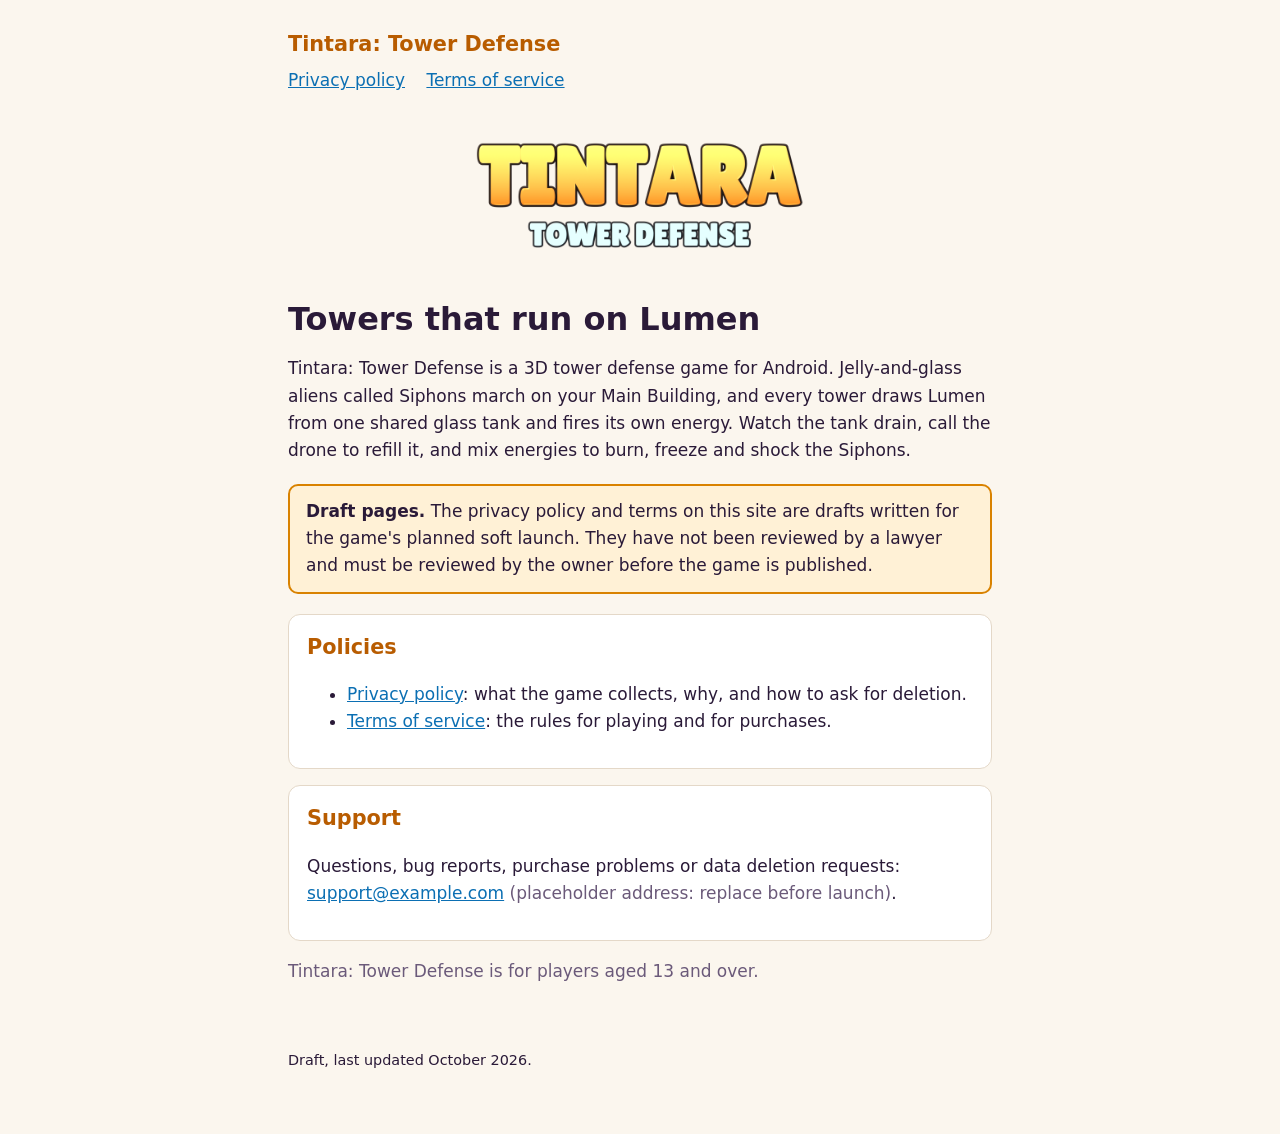
==== tintara-td/index.html @ dd3dd814 "Site: move Tintara pages to /tintara-td/, studio page at the root Co-Authored-By: Claude Sonnet 5.5 " ====
<!doctype html>
<html lang="en">
<head>
  <meta charset="utf-8">
  <meta name="viewport" content="width=device-width, initial-scale=1">
  <title>Tintara: Tower Defense</title>
  <meta name="description" content="Tintara: Tower Defense is a 3D tower defense game where the towers run on Lumen, one glowing liquid, and each fires its own energy. Privacy policy, terms and support.">
  <link rel="stylesheet" href="style.css">
</head>
<body>
  <header>
    <a class="brand" href="index.html">Tintara: Tower Defense</a>
    <nav>
      <a href="privacy.html">Privacy policy</a>
      <a href="terms.html">Terms of service</a>
    </nav>
  </header>

  <main>
    <img class="logo" src="logo.png" width="1024" height="384" alt="Tintara: Tower Defense">
    <h1>Towers that run on Lumen</h1>
    <p>Tintara: Tower Defense is a 3D tower defense game for Android. Jelly-and-glass aliens called Siphons march on your
    Main Building, and every tower draws Lumen from one shared glass tank and fires its own energy. Watch the tank drain, call
    the drone to refill it, and mix energies to burn, freeze and shock the Siphons.</p>

    <div class="draft">
      <strong>Draft pages.</strong> The privacy policy and terms on this site are drafts written for the game's
      planned soft launch. They have not been reviewed by a lawyer and must be reviewed by the owner before the game is
      published.
    </div>

    <div class="card">
      <h2 style="margin-top:0">Policies</h2>
      <ul>
        <li><a href="privacy.html">Privacy policy</a>: what the game collects, why, and how to ask for deletion.</li>
        <li><a href="terms.html">Terms of service</a>: the rules for playing and for purchases.</li>
      </ul>
    </div>

    <div class="card">
      <h2 style="margin-top:0">Support</h2>
      <p>Questions, bug reports, purchase problems or data deletion requests:
      <a href="mailto:support@example.com">support@example.com</a>
      <span class="muted">(placeholder address: replace before launch)</span>.</p>
    </div>

    <p class="muted">Tintara: Tower Defense is for players aged 13 and over.</p>
  </main>

  <footer>
    <p>Draft, last updated October 2026.</p>
  </footer>
</body>
</html>
---- tintara-td/style.css ----
:root {
  --bg: #170d23;
  --panel: #241636;
  --text: #f3e9dc;
  --muted: #b9a9c9;
  --accent: #ffab2e;
  --accent-2: #5fc4ff;
  --warn-bg: #4a2a0a;
  --warn-border: #ffab2e;
  --line: #3a2752;
}

@media (prefers-color-scheme: light) {
  :root {
    --bg: #fbf6ee;
    --panel: #ffffff;
    --text: #2a1a38;
    --muted: #6b5a7a;
    --accent: #b85c00;
    --accent-2: #0b6fb3;
    --warn-bg: #fff1d6;
    --warn-border: #d98200;
    --line: #e4d8c8;
  }
}

* { box-sizing: border-box; }

body {
  margin: 0;
  background: var(--bg);
  color: var(--text);
  font: 17px/1.6 "Rubik", system-ui, -apple-system, "Segoe UI", Roboto, sans-serif;
}

header, main, footer {
  max-width: 46rem;
  margin: 0 auto;
  padding: 0 16px;
}

header { padding-top: 28px; padding-bottom: 8px; }
header a.brand { color: var(--accent); font-weight: 700; font-size: 1.3rem; text-decoration: none; }
nav { margin-top: 6px; }
nav a { color: var(--accent-2); margin-right: 16px; }

img.logo { display: block; width: 100%; max-width: 420px; height: auto; margin: 16px auto 0; }
h1 { font-size: 2rem; line-height: 1.2; margin: 24px 0 8px; }
h2 { font-size: 1.3rem; margin: 36px 0 8px; color: var(--accent); }
h3 { font-size: 1.05rem; margin: 22px 0 4px; }

a { color: var(--accent-2); }
p, li { color: var(--text); }
.muted { color: var(--muted); }

.draft {
  background: var(--warn-bg);
  border: 2px solid var(--warn-border);
  border-radius: 10px;
  padding: 12px 16px;
  margin: 20px 0;
}

table { border-collapse: collapse; width: 100%; margin: 12px 0; font-size: 0.95rem; }
th, td { border: 1px solid var(--line); padding: 8px 10px; text-align: left; vertical-align: top; }
th { background: var(--panel); }
.table-wrap { overflow-x: auto; }

.card { background: var(--panel); border: 1px solid var(--line); border-radius: 12px; padding: 16px 18px; margin: 16px 0; }

footer { padding-top: 32px; padding-bottom: 48px; color: var(--muted); font-size: 0.9rem; }
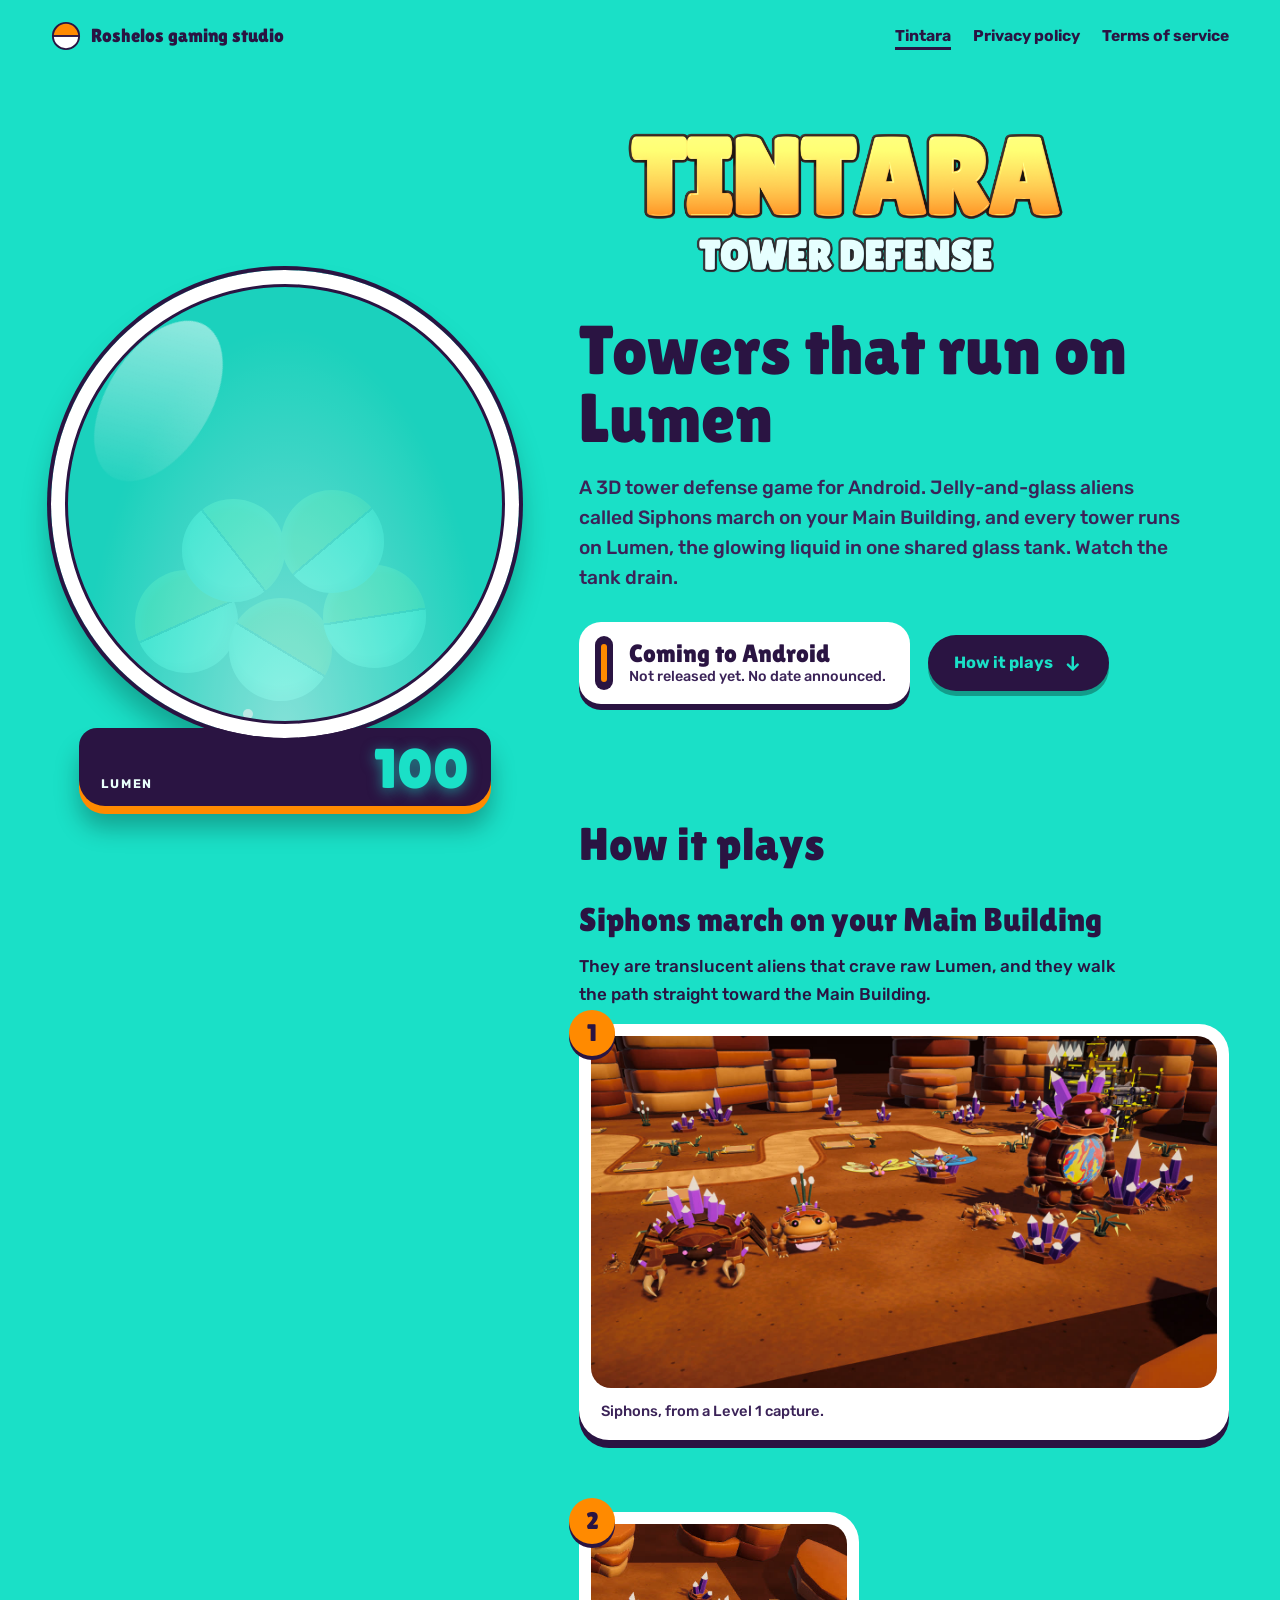
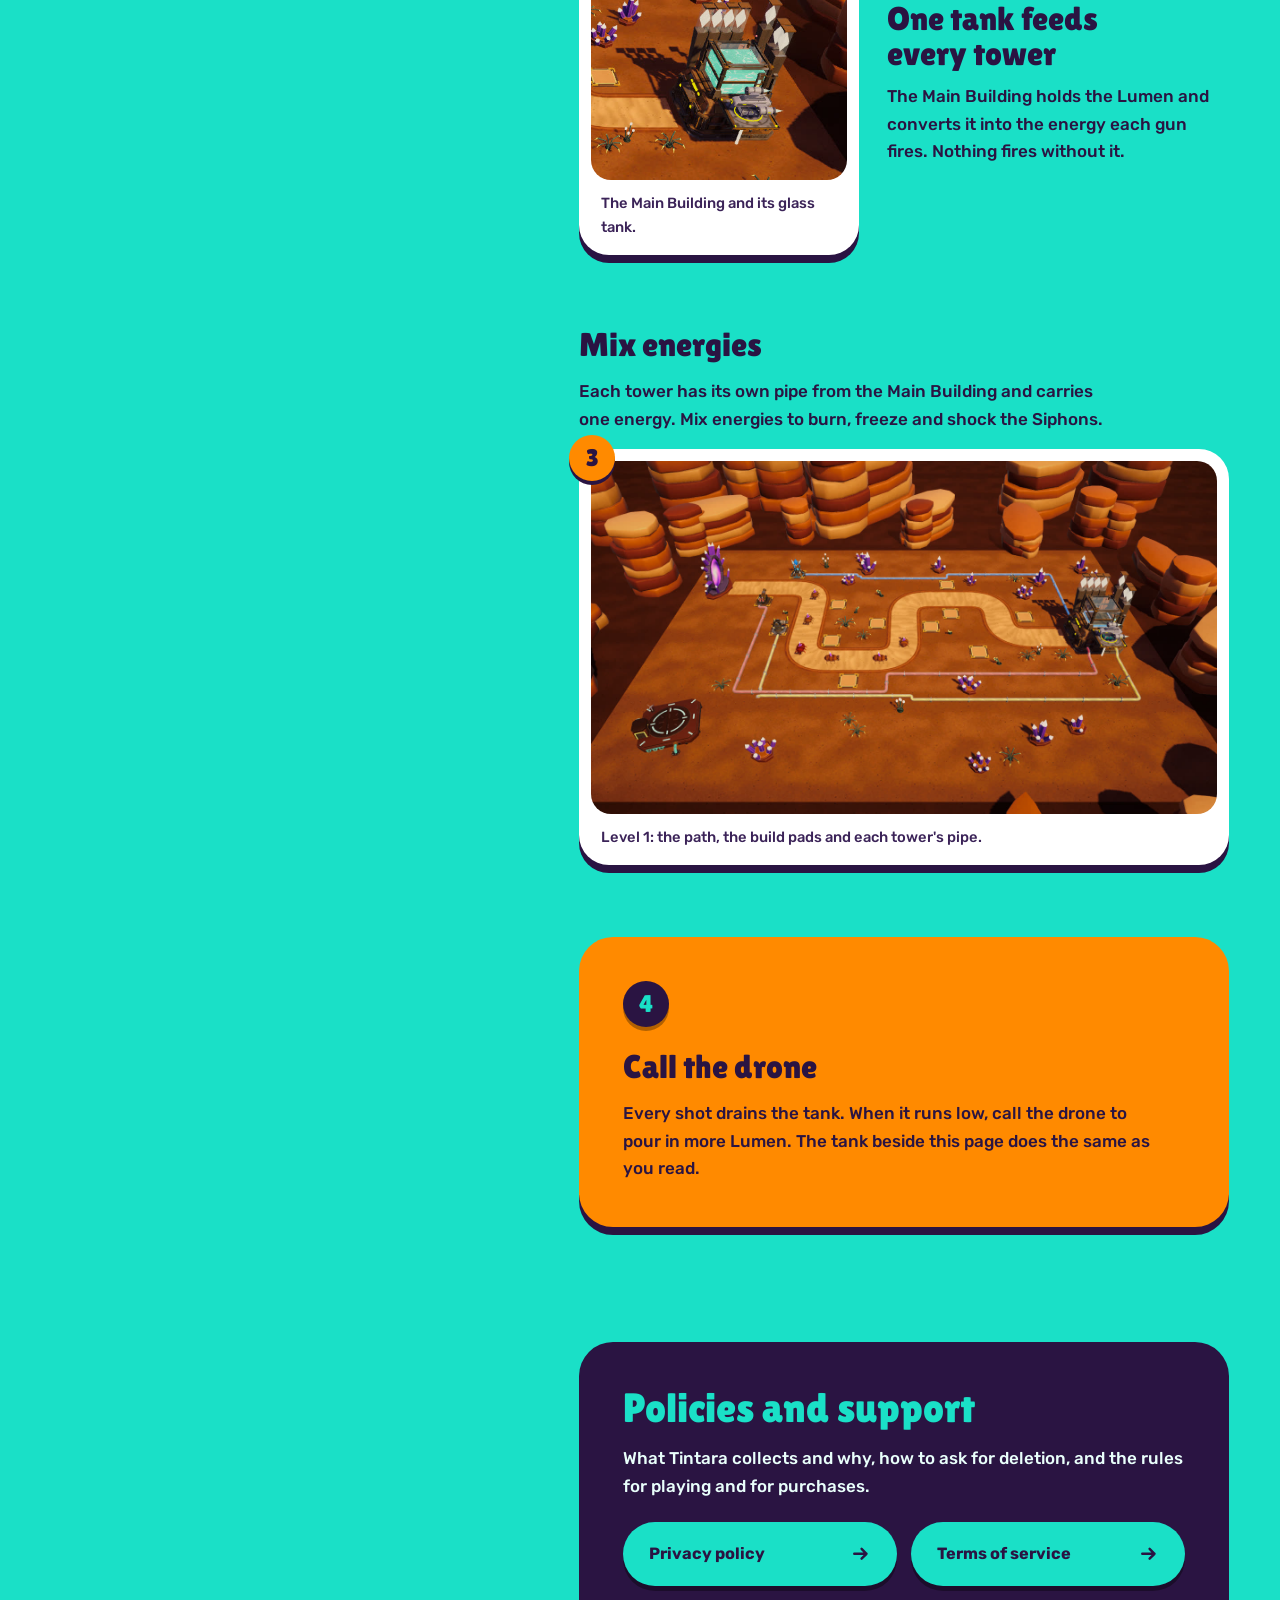
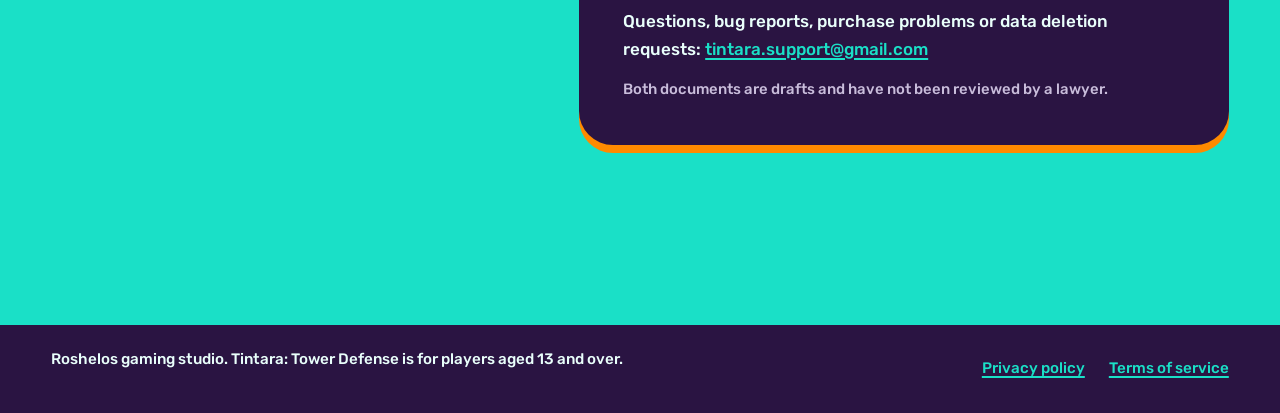
==== commit 71198fd0: "Site: Capsule Machine redesign of the studio, game and policy pages; support email tintara.support@g" ====
--- a/tintara-td/index.html
+++ b/tintara-td/index.html
@@ -3,52 +3,94 @@
 <head>
   <meta charset="utf-8">
   <meta name="viewport" content="width=device-width, initial-scale=1">
+  <meta name="theme-color" content="#1ae0c7">
   <title>Tintara: Tower Defense</title>
-  <meta name="description" content="Tintara: Tower Defense is a 3D tower defense game where the towers run on Lumen, one glowing liquid, and each fires its own energy. Privacy policy, terms and support.">
-  <link rel="stylesheet" href="style.css">
+  <meta name="description" content="Tintara: Tower Defense is a 3D tower defense game where every tower runs on Lumen, one glowing liquid from a shared glass tank. Coming to Android.">
+  <link rel="preload" href="../assets/fonts/LilitaOne-Regular.woff2" as="font" type="font/woff2" crossorigin>
+  <link rel="stylesheet" href="../assets/site.css">
+  <script src="../assets/site.js" defer></script>
 </head>
 <body>
-  <header>
-    <a class="brand" href="index.html">Tintara: Tower Defense</a>
-    <nav>
+  <a class="skip" href="#main">Skip to content</a>
+  <header class="bar">
+    <a class="brand" href="../"><svg viewBox="0 0 32 32" aria-hidden="true"><circle cx="16" cy="16" r="14" fill="#fff"/><path d="M2 16a14 14 0 0 1 28 0z" fill="#ff8a00"/><rect x="2" y="15" width="28" height="2" fill="#2a1442"/><circle cx="16" cy="16" r="14" fill="none" stroke="#2a1442" stroke-width="2"/></svg>Roshelos gaming studio</a>
+    <nav aria-label="Site">
+      <a href="./" aria-current="page">Tintara</a>
       <a href="privacy.html">Privacy policy</a>
       <a href="terms.html">Terms of service</a>
     </nav>
   </header>
+  <div class="stage" data-stage>
+    <div class="dome-col">
+      <div class="dome-wrap" role="img" aria-label="A glass tank of Lumen, the liquid the towers run on">
+        <svg class="drone" viewBox="0 0 74 40" aria-hidden="true"><ellipse cx="14" cy="6" rx="13" ry="3" fill="#2a1442"/><ellipse cx="60" cy="6" rx="13" ry="3" fill="#2a1442"/><rect x="12" y="6" width="3" height="8" fill="#2a1442"/><rect x="59" y="6" width="3" height="8" fill="#2a1442"/><rect x="8" y="13" width="58" height="18" rx="9" fill="#2a1442"/><rect x="26" y="18" width="22" height="8" rx="4" fill="#ff8a00"/><rect x="32" y="31" width="10" height="7" rx="2" fill="#ff8a00"/></svg>
+        <div class="pour"></div>
+        <div class="dome-glass">
+          <div class="dome-capsules"><i class="cap"></i><i class="cap"></i><i class="cap"></i><i class="cap"></i><i class="cap"></i></div>
+          <div class="dome-fill"><i class="bubble"></i><i class="bubble"></i><i class="bubble"></i><i class="bubble"></i></div>
+          <div class="dome-shine"></div>
+        </div>
+        <div class="plinth on-ink"><span class="label">Lumen</span><span class="digits" data-digits>100</span></div>
+      </div>
+    </div>
+    <main id="main" class="panel-col">
+      <section class="hero">
+        <h1 class="logo"><img src="../assets/img/logo.png" width="1024" height="384" alt="Tintara: Tower Defense"></h1>
+        <p class="tagline">Towers that run on Lumen</p>
+        <p class="lede">A 3D tower defense game for Android. Jelly-and-glass aliens called Siphons march on your Main Building, and every tower runs on Lumen, the glowing liquid in one shared glass tank. Watch the tank drain.</p>
+        <div class="actions">
+          <div class="coin"><span class="slot" aria-hidden="true"></span><span><strong>Coming to Android</strong><small>Not released yet. No date announced.</small></span></div>
+          <a class="btn" href="#how">How it plays <svg class="arr" viewBox="0 0 24 24" aria-hidden="true"><path d="M12 4v15M6 13l6 6 6-6" fill="none" stroke="currentColor" stroke-width="3" stroke-linecap="round" stroke-linejoin="round"/></svg></a>
+        </div>
+      </section>
 
-  <main>
-    <img class="logo" src="logo.png" width="1024" height="384" alt="Tintara: Tower Defense">
-    <h1>Towers that run on Lumen</h1>
-    <p>Tintara: Tower Defense is a 3D tower defense game for Android. Jelly-and-glass aliens called Siphons march on your
-    Main Building, and every tower draws Lumen from one shared glass tank and fires its own energy. Watch the tank drain, call
-    the drone to refill it, and mix energies to burn, freeze and shock the Siphons.</p>
+      <section class="how" id="how" aria-labelledby="how-h">
+        <h2 id="how-h">How it plays</h2>
+        <ol class="steps">
+          <li class="step step--wide" data-drain-from>
+            <h3>Siphons march on your Main Building</h3>
+            <p>They are translucent aliens that crave raw Lumen, and they walk the path straight toward the Main Building.</p>
+            <figure class="window"><span class="no" aria-hidden="true">1</span><img src="../assets/img/siphons.jpg" width="1400" height="788" loading="lazy" alt="Siphons, among them a crab, a toad, a moth and an armoured bear, standing on a sandy path in a canyon."><figcaption>Siphons, from a Level 1 capture.</figcaption></figure>
+          </li>
+          <li class="step step--side">
+            <figure class="window"><span class="no" aria-hidden="true">2</span><img src="../assets/img/building.jpg" width="380" height="380" loading="lazy" alt="The Main Building: a stone and metal block with a glass tank of Lumen on top."><figcaption>The Main Building and its glass tank.</figcaption></figure>
+            <div>
+              <h3>One tank feeds every tower</h3>
+              <p>The Main Building holds the Lumen and converts it into the energy each gun fires. Nothing fires without it.</p>
+            </div>
+          </li>
+          <li class="step step--wide">
+            <h3>Mix energies</h3>
+            <p>Each tower has its own pipe from the Main Building and carries one energy. Mix energies to burn, freeze and shock the Siphons.</p>
+            <figure class="window"><span class="no" aria-hidden="true">3</span><img src="../assets/img/map.jpg" width="1400" height="788" loading="lazy" alt="A Level 1 map from above: a winding sand path, build pads, and coloured pipes running from the Main Building."><figcaption>Level 1: the path, the build pads and each tower's pipe.</figcaption></figure>
+          </li>
+          <li class="step step--drone" data-drain-to>
+            <span class="no" aria-hidden="true">4</span>
+            <h3>Call the drone</h3>
+            <p>Every shot drains the tank. When it runs low, call the drone to pour in more Lumen. The tank beside this page does the same as you read.</p>
+          </li>
+        </ol>
+      </section>
 
-    <div class="draft">
-      <strong>Draft pages.</strong> The privacy policy and terms on this site are drafts written for the game's
-      planned soft launch. They have not been reviewed by a lawyer and must be reviewed by the owner before the game is
-      published.
+      <section class="policies" aria-labelledby="pol-h">
+        <div class="tray on-ink">
+        <h2 id="pol-h">Policies and support</h2>
+        <p>What Tintara collects and why, how to ask for deletion, and the rules for playing and for purchases.</p>
+        <div class="links">
+          <a class="btn" href="privacy.html">Privacy policy <svg class="arr" viewBox="0 0 24 24" aria-hidden="true"><path d="M4 12h15M13 6l6 6-6 6" fill="none" stroke="currentColor" stroke-width="3" stroke-linecap="round" stroke-linejoin="round"/></svg></a>
+          <a class="btn" href="terms.html">Terms of service <svg class="arr" viewBox="0 0 24 24" aria-hidden="true"><path d="M4 12h15M13 6l6 6-6 6" fill="none" stroke="currentColor" stroke-width="3" stroke-linecap="round" stroke-linejoin="round"/></svg></a>
+        </div>
+        <p>Questions, bug reports, purchase problems or data deletion requests: <a href="mailto:tintara.support@gmail.com">tintara.support@gmail.com</a></p>
+        <small>Both documents are drafts and have not been reviewed by a lawyer.</small>
+      </div>
+      </section>
+    </main>
+  </div>
+  <footer class="foot on-ink">
+    <div class="foot-in">
+      <span>Roshelos gaming studio. Tintara: Tower Defense is for players aged 13 and over.</span>
+      <nav aria-label="Policies"><a href="privacy.html">Privacy policy</a><a href="terms.html">Terms of service</a></nav>
     </div>
-
-    <div class="card">
-      <h2 style="margin-top:0">Policies</h2>
-      <ul>
-        <li><a href="privacy.html">Privacy policy</a>: what the game collects, why, and how to ask for deletion.</li>
-        <li><a href="terms.html">Terms of service</a>: the rules for playing and for purchases.</li>
-      </ul>
-    </div>
-
-    <div class="card">
-      <h2 style="margin-top:0">Support</h2>
-      <p>Questions, bug reports, purchase problems or data deletion requests:
-      <a href="mailto:support@example.com">support@example.com</a>
-      <span class="muted">(placeholder address: replace before launch)</span>.</p>
-    </div>
-
-    <p class="muted">Tintara: Tower Defense is for players aged 13 and over.</p>
-  </main>
-
-  <footer>
-    <p>Draft, last updated October 2026.</p>
   </footer>
 </body>
 </html>
--- a/assets/site.css
+++ b/assets/site.css
@@ -0,0 +1,293 @@
+/* Roshelos gaming studio: Capsule Machine.
+   Lumen aqua ground, ink-indigo enamel, tangerine caps, white shells. Lumen is the only glow. */
+
+@font-face { font-family: "Lilita One"; src: url("fonts/LilitaOne-Regular.woff2") format("woff2"); font-weight: 400; font-display: swap; }
+@font-face { font-family: "Rubik"; src: url("fonts/Rubik-Medium.woff2") format("woff2"); font-weight: 500; font-display: swap; }
+@font-face { font-family: "Rubik"; src: url("fonts/Rubik-Bold.woff2") format("woff2"); font-weight: 700; font-display: swap; }
+
+:root {
+  --lumen: #1ae0c7;
+  --lumen-pale: #e9fffb;
+  --lumen-deep: #0a8f80;
+  --ink: #2a1442;
+  --ink-soft: #3b2358;
+  --tang: #ff8a00;
+  --shell: #ffffff;
+  --display: "Lilita One", "Arial Rounded MT Bold", "Trebuchet MS", sans-serif;
+  --text: "Rubik", "Segoe UI", system-ui, sans-serif;
+  --pad: clamp(20px, 4vw, 56px);
+  --ease: cubic-bezier(0.16, 1, 0.3, 1);
+  --lvl: 1;
+  --d: min(30rem, 52svh);
+}
+
+* { box-sizing: border-box; }
+
+html {
+  background: var(--lumen);
+  color: var(--ink);
+  scrollbar-color: var(--ink) var(--lumen);
+  -webkit-text-size-adjust: 100%;
+}
+
+body {
+  margin: 0;
+  font: 500 1.0625rem/1.62 var(--text);
+  background: var(--lumen);
+  min-height: 100svh;
+  display: flex;
+  flex-direction: column;
+}
+
+::selection { background: var(--ink); color: var(--lumen); }
+
+a { color: inherit; text-decoration-thickness: 2px; text-underline-offset: 0.2em; }
+a:hover { text-decoration-color: var(--tang); }
+
+:focus-visible { outline: 3px solid var(--ink); outline-offset: 3px; border-radius: 6px; box-shadow: 0 0 0 6px var(--shell); }
+.on-ink :focus-visible { outline-color: var(--lumen); box-shadow: 0 0 0 6px var(--ink); }
+
+img { max-width: 100%; height: auto; display: block; }
+.arr { width: 1.2em; height: 1.2em; flex: none; }
+.capsule-link .cap-end .arr { width: 2.4rem; height: 2.4rem; }
+
+.skip { position: absolute; left: -999px; top: 8px; background: var(--ink); color: var(--lumen); padding: 10px 16px; border-radius: 10px; z-index: 20; }
+.skip:focus { left: 8px; }
+
+h1, h2, h3 { font-family: var(--display); font-weight: 400; line-height: 1.05; margin: 0; text-wrap: balance; }
+
+/* ── top bar ─────────────────────────────────────────────── */
+.bar {
+  display: flex; flex-wrap: wrap; align-items: center; justify-content: space-between;
+  gap: 8px 24px; padding: 14px var(--pad); max-width: 1320px; width: 100%; margin-inline: auto;
+}
+.brand { display: inline-flex; align-items: center; gap: 10px; font: 400 1.2rem/1 var(--display); text-decoration: none; min-height: 44px; }
+.brand svg { width: 30px; height: 30px; flex: none; }
+.bar nav { display: flex; flex-wrap: wrap; gap: 4px 22px; }
+.bar nav a { font-weight: 700; font-size: 0.98rem; min-height: 44px; display: inline-flex; align-items: center; text-decoration: none; background: linear-gradient(var(--ink), var(--ink)) 0 calc(50% + 0.78em) / 0 3px no-repeat; transition: background-size 0.3s var(--ease); }
+.bar nav a:hover, .bar nav a[aria-current] { background-size: 100% 3px; }
+
+/* ── the machine: sticky dome + scrolling front panel ────── */
+.stage {
+  display: grid; grid-template-columns: minmax(300px, 5fr) 7fr; column-gap: clamp(28px, 5vw, 80px);
+  padding-inline: var(--pad); max-width: 1320px; width: 100%; margin-inline: auto; flex: 1;
+}
+.dome-col {
+  position: sticky; top: 0; align-self: start; height: 100svh; max-height: 980px;
+  display: grid; place-items: center; padding-block: 56px 24px; pointer-events: none;
+}
+.dome-wrap { position: relative; width: var(--d); max-width: 100%; }
+
+.dome-glass {
+  position: relative; width: 100%; aspect-ratio: 1; border-radius: 50%; overflow: hidden;
+  background: var(--ink);
+  --ring: clamp(8px, 1.3vw, 14px);
+  box-shadow: 0 0 0 4px var(--ink), 0 22px 30px rgba(0, 0, 0, 0.28);
+}
+.dome-glass::after { content: ""; position: absolute; inset: 0; border-radius: 50%; z-index: 2; pointer-events: none; box-shadow: inset 0 0 0 var(--ring) var(--shell), inset 0 0 0 calc(var(--ring) + 3px) var(--ink); }
+.dome-capsules { position: absolute; inset: 0; }
+.cap {
+  position: absolute; width: 22%; aspect-ratio: 1; border-radius: 50%;
+  background: linear-gradient(180deg, var(--c1, var(--tang)) 0 49%, var(--ink) 49% 51%, var(--shell) 51%);
+  box-shadow: inset -6px -8px 12px rgba(42, 20, 66, 0.28), inset 5px 5px 8px rgba(255, 255, 255, 0.35);
+}
+.cap:nth-child(1) { left: 18%; bottom: 14%; transform: rotate(-24deg); }
+.cap:nth-child(2) { left: 38%; bottom: 8%; --c1: #ff6a00; transform: rotate(31deg); }
+.cap:nth-child(3) { left: 58%; bottom: 15%; transform: rotate(-9deg); }
+.cap:nth-child(4) { left: 28%; bottom: 29%; --c1: #ffb23d; transform: rotate(52deg); }
+.cap:nth-child(5) { left: 49%; bottom: 31%; transform: rotate(-40deg); }
+
+.dome-fill {
+  position: absolute; inset: 0; background: var(--lumen); opacity: 0.93;
+  transform: translateY(calc((1 - var(--lvl)) * 100%));
+  will-change: transform;
+}
+.dome-fill::before {
+  content: ""; position: absolute; left: 0; right: 0; top: -15px; height: 16px;
+  background: url("data:image/svg+xml,%3Csvg xmlns='http://www.w3.org/2000/svg' width='120' height='16' viewBox='0 0 120 16'%3E%3Cpath d='M0 9Q15 1 30 9T60 9T90 9T120 9V16H0Z' fill='%231ae0c7'/%3E%3C/svg%3E") repeat-x 0 0 / 120px 16px;
+  animation: slosh 5s linear infinite;
+}
+.dome-fill::after { content: ""; position: absolute; inset: 0; background: radial-gradient(ellipse at 50% 100%, rgba(233, 255, 251, 0.55), rgba(233, 255, 251, 0) 62%); }
+.bubble { position: absolute; bottom: 4%; width: 7px; height: 7px; border-radius: 50%; background: var(--lumen-pale); opacity: 0.7; animation: rise 6s linear infinite; }
+.bubble:nth-child(1) { left: 22%; animation-delay: 0s; }
+.bubble:nth-child(2) { left: 41%; width: 10px; height: 10px; animation-delay: -2.2s; animation-duration: 7.4s; }
+.bubble:nth-child(3) { left: 63%; animation-delay: -4s; }
+.bubble:nth-child(4) { left: 78%; width: 5px; height: 5px; animation-delay: -1.1s; animation-duration: 5.2s; }
+.dome-shine { position: absolute; left: 12%; top: 9%; width: 22%; height: 38%; border-radius: 50%; background: linear-gradient(160deg, rgba(255, 255, 255, 0.55), rgba(255, 255, 255, 0)); transform: rotate(32deg); }
+
+.plinth {
+  margin: -10px auto 0; width: 88%; position: relative; z-index: 1;
+  background: var(--ink); color: var(--lumen); border-radius: 18px 18px 26px 26px;
+  box-shadow: 0 8px 0 var(--tang), 0 22px 24px rgba(0, 0, 0, 0.28);
+  display: flex; align-items: baseline; justify-content: space-between; gap: 12px; padding: 12px 22px 10px;
+}
+.plinth .label { font: 700 0.78rem/1 var(--text); letter-spacing: 0.14em; text-transform: uppercase; color: var(--lumen-pale); }
+.plinth .digits { font: 400 clamp(2.4rem, 4.4vw, 3.5rem)/1 var(--display); font-variant-numeric: tabular-nums; min-width: 3ch; text-align: right; text-shadow: 0 3px 14px rgba(26, 224, 199, 0.55); }
+
+.drone { position: absolute; left: 50%; top: -66px; width: 74px; margin-left: -37px; opacity: 0; transform: translateY(-14px); transition: opacity 0.35s var(--ease), transform 0.5s var(--ease); }
+.pour { position: absolute; left: 50%; top: -22px; width: 11px; margin-left: -5.5px; height: calc(22px + (1 - var(--lvl)) * var(--d)); background: var(--lumen); border-radius: 0 0 6px 6px; opacity: 0; transition: opacity 0.3s; z-index: 1; }
+[data-pouring] .drone { opacity: 1; transform: none; }
+[data-pouring] .pour { opacity: 1; }
+
+@keyframes slosh { to { background-position-x: 120px; } }
+@keyframes rise { from { transform: translateY(0); opacity: 0.7; } to { transform: translateY(-120px); opacity: 0; } }
+
+/* ── front panel ─────────────────────────────────────────── */
+.panel-col { padding-block: 28px 64px; min-width: 0; }
+.panel-col > section { margin-bottom: clamp(56px, 9vw, 120px); }
+
+.logo { margin: 0 0 6px -2%; width: min(100%, 560px); }
+.tagline { font: 400 clamp(2.5rem, 5.4vw, 5rem)/0.98 var(--display); margin: 0 0 22px; }
+.lede { max-width: 38rem; font-size: 1.2rem; line-height: 1.55; margin: 0 0 30px; color: var(--ink-soft); }
+
+.actions { display: flex; flex-wrap: wrap; gap: 14px 18px; align-items: center; }
+.coin {
+  display: inline-flex; align-items: center; gap: 16px; background: var(--shell); color: var(--ink);
+  padding: 14px 24px 14px 16px; border-radius: 22px; box-shadow: 0 6px 0 var(--ink);
+}
+.slot { width: 18px; height: 54px; border-radius: 9px; background: var(--ink); position: relative; flex: none; }
+.slot::after { content: ""; position: absolute; left: 6px; right: 6px; top: 8px; bottom: 8px; border-radius: 3px; background: var(--tang); }
+.coin strong { display: block; font: 400 1.55rem/1.1 var(--display); }
+.coin small { display: block; font-size: 0.9rem; color: var(--ink-soft); line-height: 1.3; }
+
+.btn {
+  display: inline-flex; align-items: center; justify-content: center; gap: 10px; min-height: 56px; padding: 0 26px;
+  background: var(--ink); color: var(--lumen); border-radius: 999px; font: 700 1.02rem/1 var(--text); text-decoration: none;
+  box-shadow: 0 5px 0 rgba(0, 0, 0, 0.3); transition: transform 0.2s var(--ease), box-shadow 0.2s var(--ease);
+}
+.btn:hover { transform: translateY(-2px); box-shadow: 0 8px 0 rgba(0, 0, 0, 0.3); }
+.btn:active { transform: translateY(3px); box-shadow: 0 1px 0 rgba(0, 0, 0, 0.3); }
+
+/* ── how it plays ────────────────────────────────────────── */
+.how h2 { font-size: clamp(2rem, 3.6vw, 3rem); margin-bottom: 34px; }
+.steps { list-style: none; margin: 0; padding: 0; display: grid; gap: clamp(40px, 6vw, 72px); }
+.step { display: grid; gap: 16px; }
+.step h3 { font-size: clamp(1.6rem, 2.6vw, 2.2rem); }
+.step p { margin: 0; max-width: 34rem; }
+.step--side > div { display: grid; gap: 12px; }
+
+.window { margin: 0; background: var(--shell); border-radius: 30px; padding: 12px; position: relative; box-shadow: 0 8px 0 var(--ink); }
+.window img { border-radius: 20px; width: 100%; background: var(--ink); }
+.window figcaption { padding: 12px 10px 4px; font-size: 0.92rem; color: var(--ink-soft); }
+.window .no { position: absolute; left: -10px; top: -14px; width: 46px; height: 46px; border-radius: 50%; background: var(--tang); color: var(--ink); font: 400 1.5rem/46px var(--display); text-align: center; box-shadow: 0 4px 0 var(--ink); }
+
+.step--side { grid-template-columns: minmax(0, 0.9fr) minmax(0, 1.1fr); align-items: center; gap: 28px; }
+.step--side .window { max-width: 320px; }
+.step--wide .window { max-width: 100%; }
+
+.step--drone { background: var(--tang); border-radius: 34px; padding: clamp(24px, 4vw, 44px); box-shadow: 0 8px 0 var(--ink); }
+.step--drone p { color: var(--ink); }
+.step--drone .no { display: block; width: 46px; height: 46px; border-radius: 50%; background: var(--ink); color: var(--lumen); font: 400 1.5rem/46px var(--display); text-align: center; box-shadow: 0 4px 0 rgba(0, 0, 0, 0.3); margin-bottom: 6px; }
+
+/* ── coin return (policies and support) ──────────────────── */
+.tray { background: var(--ink); color: var(--lumen-pale); border-radius: 34px; padding: clamp(24px, 4vw, 44px); box-shadow: 0 8px 0 var(--tang); }
+.tray h2 { color: var(--lumen); font-size: clamp(1.9rem, 3.2vw, 2.6rem); margin-bottom: 16px; }
+.tray p { margin: 0 0 14px; max-width: 36rem; }
+.tray .links { display: grid; grid-template-columns: repeat(auto-fit, minmax(210px, 1fr)); gap: 14px; margin: 22px 0; }
+.tray .btn { background: var(--lumen); color: var(--ink); box-shadow: 0 5px 0 rgba(0, 0, 0, 0.35); justify-content: space-between; min-height: 64px; }
+.tray small { color: #c9bddb; font-size: 0.93rem; display: block; }
+.tray a:not(.btn) { color: var(--lumen); }
+
+.foot { background: var(--ink); color: var(--lumen-pale); margin-top: auto; }
+.foot-in { max-width: 1320px; margin-inline: auto; padding: 22px var(--pad); display: flex; flex-wrap: wrap; justify-content: space-between; gap: 8px 28px; font-size: 0.95rem; }
+.foot a { color: var(--lumen); min-height: 44px; display: inline-flex; align-items: center; }
+.foot nav { display: flex; flex-wrap: wrap; gap: 0 24px; }
+
+/* ── studio home ─────────────────────────────────────────── */
+.home h1 { font: 400 clamp(2.8rem, 6.2vw, 5.8rem)/0.96 var(--display); margin-bottom: 20px; }
+.capsule-link { display: grid; grid-template-columns: 1fr auto; max-width: 36rem; border-radius: 999px; overflow: hidden; text-decoration: none; box-shadow: 0 8px 0 var(--ink); transition: transform 0.25s var(--ease), box-shadow 0.25s var(--ease); margin-top: 8px; }
+.capsule-link:hover { transform: translateY(-3px); box-shadow: 0 11px 0 var(--ink); }
+.capsule-link:active { transform: translateY(4px); box-shadow: 0 2px 0 var(--ink); }
+.capsule-link .shell { background: var(--shell); padding: 22px 28px 22px 34px; }
+.capsule-link .shell strong { display: block; font: 400 clamp(1.5rem, 2.6vw, 2rem)/1.05 var(--display); }
+.capsule-link .shell span { display: block; font-size: 0.98rem; color: var(--ink-soft); margin-top: 6px; line-height: 1.4; }
+.capsule-link .cap-end { background: var(--tang); display: grid; place-items: center; padding: 0 34px 0 40px; font: 400 2.2rem/1 var(--display); background: linear-gradient(90deg, var(--ink) 0 6px, var(--tang) 6px); }
+.home-shot { max-width: 36rem; margin: 6px 0 34px; }
+.home-pol { margin-top: clamp(28px, 4vw, 44px); }
+.home-pol p { margin: 0; font-weight: 700; }
+
+/* ── documents (privacy, terms) ──────────────────────────── */
+.doc-head { padding: 8px var(--pad) 0; max-width: 1320px; width: 100%; margin-inline: auto; }
+.doc-head h1 { font: 400 clamp(2.6rem, 5.6vw, 4.8rem)/0.98 var(--display); margin: 10px 0 8px; }
+.doc-head p { margin: 0 0 26px; color: var(--ink-soft); }
+.doc { display: grid; grid-template-columns: 250px minmax(0, 1fr); gap: clamp(20px, 3vw, 44px); max-width: 1320px; width: 100%; margin: 0 auto; padding: 0 var(--pad) 72px; align-items: start; }
+.rail { position: sticky; top: 16px; display: grid; grid-template-columns: 1fr 30px; gap: 14px; max-height: calc(100svh - 32px); }
+.toc summary { font: 400 1.2rem/1.2 var(--display); cursor: pointer; min-height: 44px; display: flex; align-items: center; justify-content: space-between; list-style: none; }
+.toc summary::-webkit-details-marker { display: none; }
+.chev { width: 26px; height: 26px; transition: transform 0.25s var(--ease); }
+.toc[open] .chev { transform: rotate(180deg); }
+.to-toc { display: none; }
+.toc ol { list-style: none; margin: 4px 0 0; padding: 0; overflow-y: auto; max-height: calc(100svh - 120px); }
+.toc a { display: block; padding: 8px 10px; border-radius: 10px; font-weight: 700; font-size: 0.93rem; line-height: 1.3; text-decoration: none; min-height: 40px; }
+.toc a:hover { background: rgba(255, 255, 255, 0.5); }
+.toc a[aria-current] { background: var(--ink); color: var(--lumen); }
+.tube { align-self: stretch; min-height: 160px; max-height: 360px; border-radius: 15px; background: var(--ink); box-shadow: 0 0 0 3px var(--ink); position: relative; overflow: hidden; }
+.tube i { position: absolute; inset: 5px; border-radius: 10px; background: var(--lumen); transform: translateY(calc((1 - var(--lvl)) * 100%)); }
+.tube::after { content: ""; position: absolute; inset: 0; border-radius: 15px; box-shadow: inset 0 0 0 5px var(--shell), inset 0 0 0 8px var(--ink); }
+
+.paper { background: var(--shell); border-radius: 34px; padding: clamp(24px, 5vw, 64px); box-shadow: 0 10px 0 var(--ink); min-width: 0; }
+.paper > * { max-width: 68ch; }
+.paper > .table-wrap { max-width: none; }
+.paper h2 { font-size: clamp(1.5rem, 2.4vw, 2rem); margin: 2.4em 0 0.5em; scroll-margin-top: 16px; }
+.paper h2:first-of-type { margin-top: 1.6em; }
+.paper p, .paper li { line-height: 1.68; }
+.paper ul { padding-left: 1.3em; }
+.paper li { margin: 0.35em 0; }
+.paper a { text-decoration-color: var(--lumen-deep); }
+.paper a:hover { background: var(--lumen); text-decoration-color: var(--ink); }
+.paper .muted { color: var(--ink-soft); }
+.draft { background: var(--tang); color: var(--ink); border-radius: 22px; padding: 18px 22px; margin: 22px 0 28px; }
+.draft strong { font-weight: 700; }
+
+.table-wrap { overflow-x: auto; margin: 22px 0; border-radius: 18px; box-shadow: 0 0 0 2px var(--ink); }
+.paper table { border-collapse: collapse; width: 100%; min-width: 640px; font-size: 0.98rem; }
+.paper th { background: var(--ink); color: var(--lumen); text-align: left; padding: 12px 16px; font-weight: 700; }
+.paper td { padding: 14px 16px; vertical-align: top; border-top: 2px solid #d9d0e4; }
+.paper td:first-child { width: 46%; }
+
+/* ── small screens ───────────────────────────────────────── */
+@media (max-width: 899px) {
+  :root { --d: 76px; }
+  .stage { grid-template-columns: 1fr; }
+  .dome-col { height: auto; padding: 8px 0 8px; background: var(--lumen); z-index: 6; display: block; }
+  .dome-wrap { display: flex; align-items: center; gap: 14px; width: 100%; background: var(--ink); border-radius: 999px; padding: 8px 20px 8px 8px; box-shadow: 0 5px 0 var(--tang); }
+  .dome-glass { width: var(--d); flex: none; --ring: 5px; box-shadow: none; }
+  .plinth { margin: 0; width: auto; flex: 1; box-shadow: none; background: transparent; padding: 0; align-items: center; }
+  .plinth .digits { font-size: 2.1rem; text-shadow: none; }
+  .drone, .pour { display: none; }
+  .panel-col { padding-top: 24px; }
+  .logo { margin-left: -4%; }
+  .step--side { grid-template-columns: 1fr; }
+  .step--side .window { max-width: 260px; }
+  .doc { grid-template-columns: 1fr; padding-bottom: 48px; }
+  .rail { position: static; grid-template-columns: 1fr; max-height: none; }
+  .tube { display: none; }
+  .toc { background: var(--shell); border-radius: 22px; padding: 4px 16px 10px; box-shadow: 0 6px 0 var(--ink); }
+  .toc ol { max-height: 50svh; }
+  .to-toc { position: fixed; right: 14px; bottom: 16px; z-index: 8; min-height: 48px; padding: 0 20px; border-radius: 999px; background: var(--ink); color: var(--lumen); font: 700 0.98rem/48px var(--text); text-decoration: none; box-shadow: 0 6px 14px rgba(0, 0, 0, 0.3); opacity: 0; pointer-events: none; transform: translateY(10px); transition: opacity 0.25s var(--ease), transform 0.3s var(--ease); }
+  .to-toc { display: block; }
+  .to-toc[data-show] { opacity: 1; pointer-events: auto; transform: none; }
+  .paper { border-radius: 26px; }
+  .paper table, .paper tbody, .paper tr, .paper td { display: block; min-width: 0; width: 100%; }
+  .paper tr:first-child { position: absolute; width: 1px; height: 1px; overflow: hidden; clip-path: inset(50%); }
+  .paper tr + tr { border-top: 2px solid var(--ink); padding: 6px 0; }
+  .paper td { border: 0; padding: 8px 14px; max-width: none !important; width: 100% !important; }
+  .paper td::before { content: attr(data-label); display: block; font: 700 0.76rem/1.2 var(--text); letter-spacing: 0.1em; text-transform: uppercase; color: var(--ink-soft); margin-bottom: 2px; }
+  .table-wrap { box-shadow: 0 0 0 2px var(--ink); }
+}
+
+@media (max-width: 480px) {
+  .doc { padding-inline: 12px; }
+  .paper { padding: 22px 18px; }
+  .paper td { padding: 8px 4px; }
+  .coin { width: 100%; }
+  .btn { width: 100%; }
+  .actions { flex-direction: column; align-items: stretch; }
+  .capsule-link .cap-end { padding: 0 22px; }
+}
+
+@media (prefers-reduced-motion: reduce) {
+  .dome-fill::before, .bubble { animation: none; }
+  .btn, .capsule-link, .drone, .pour { transition: none; }
+  .bubble { display: none; }
+}
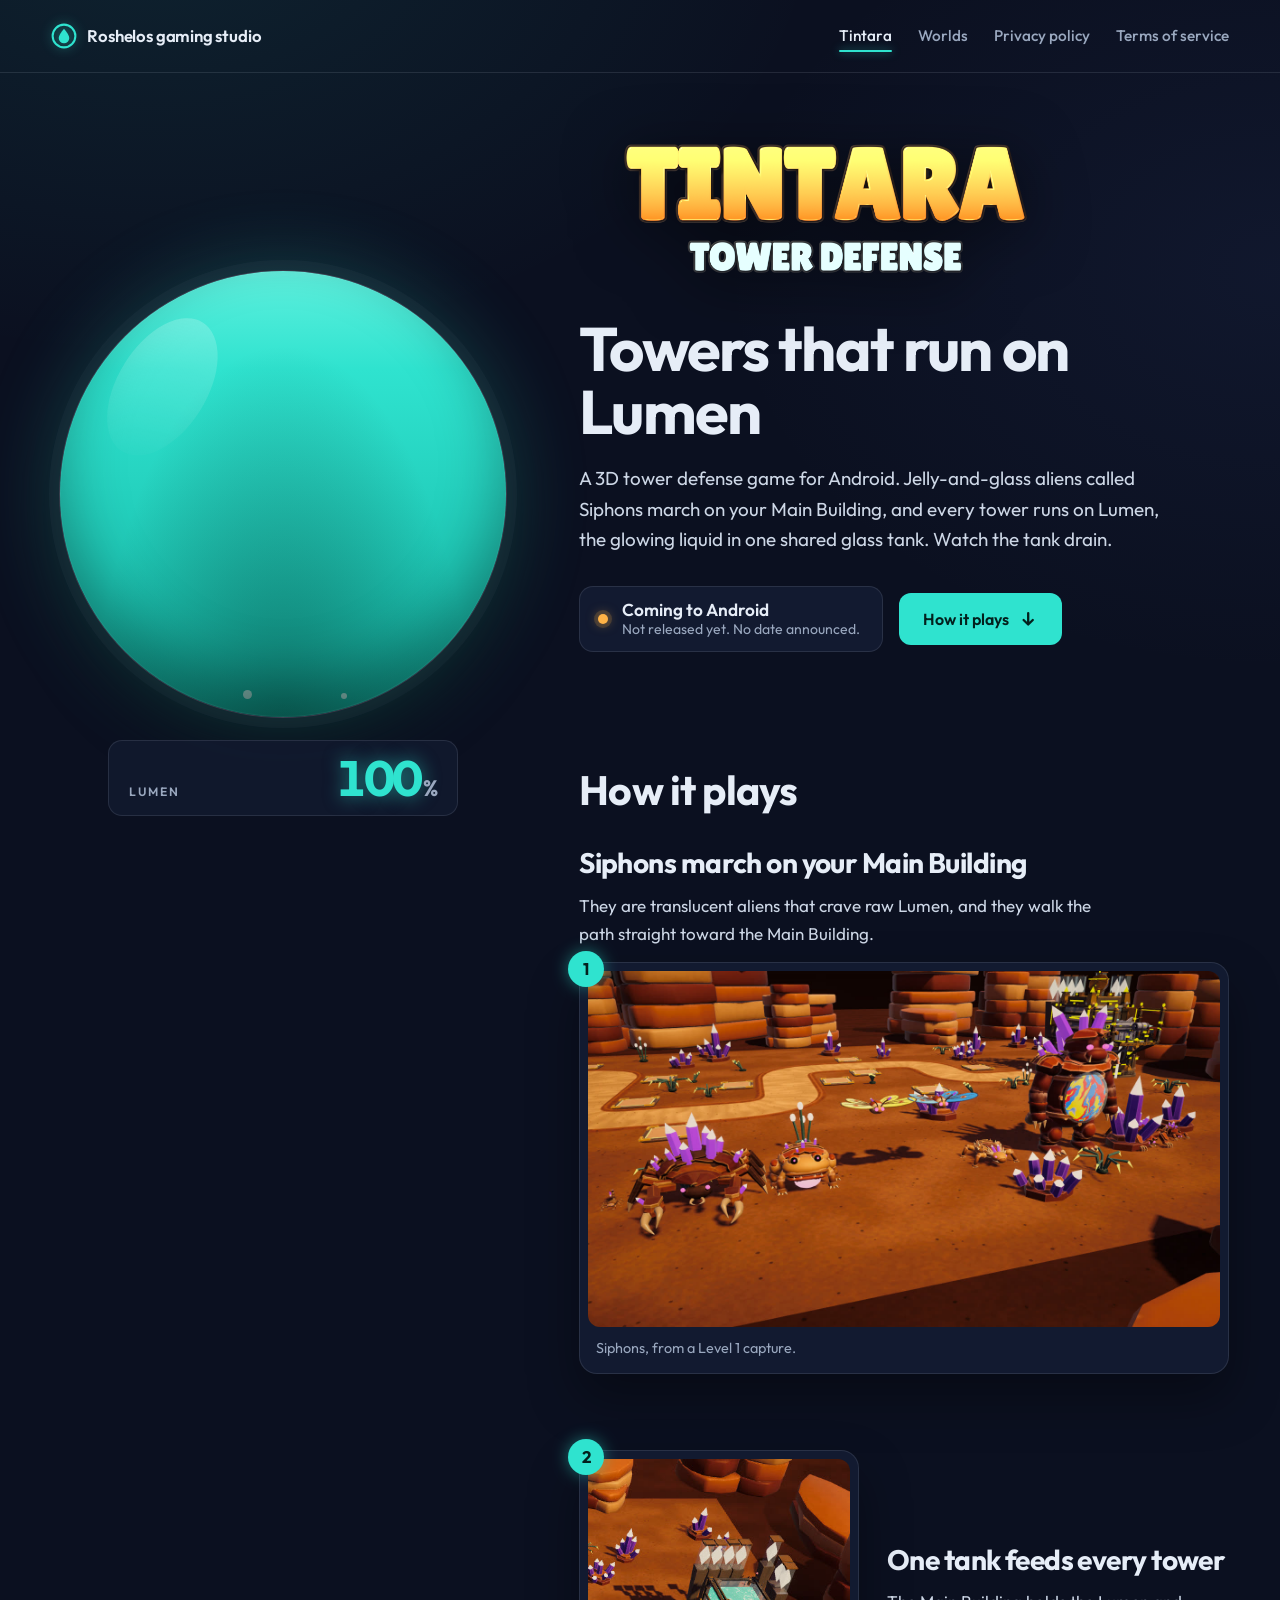
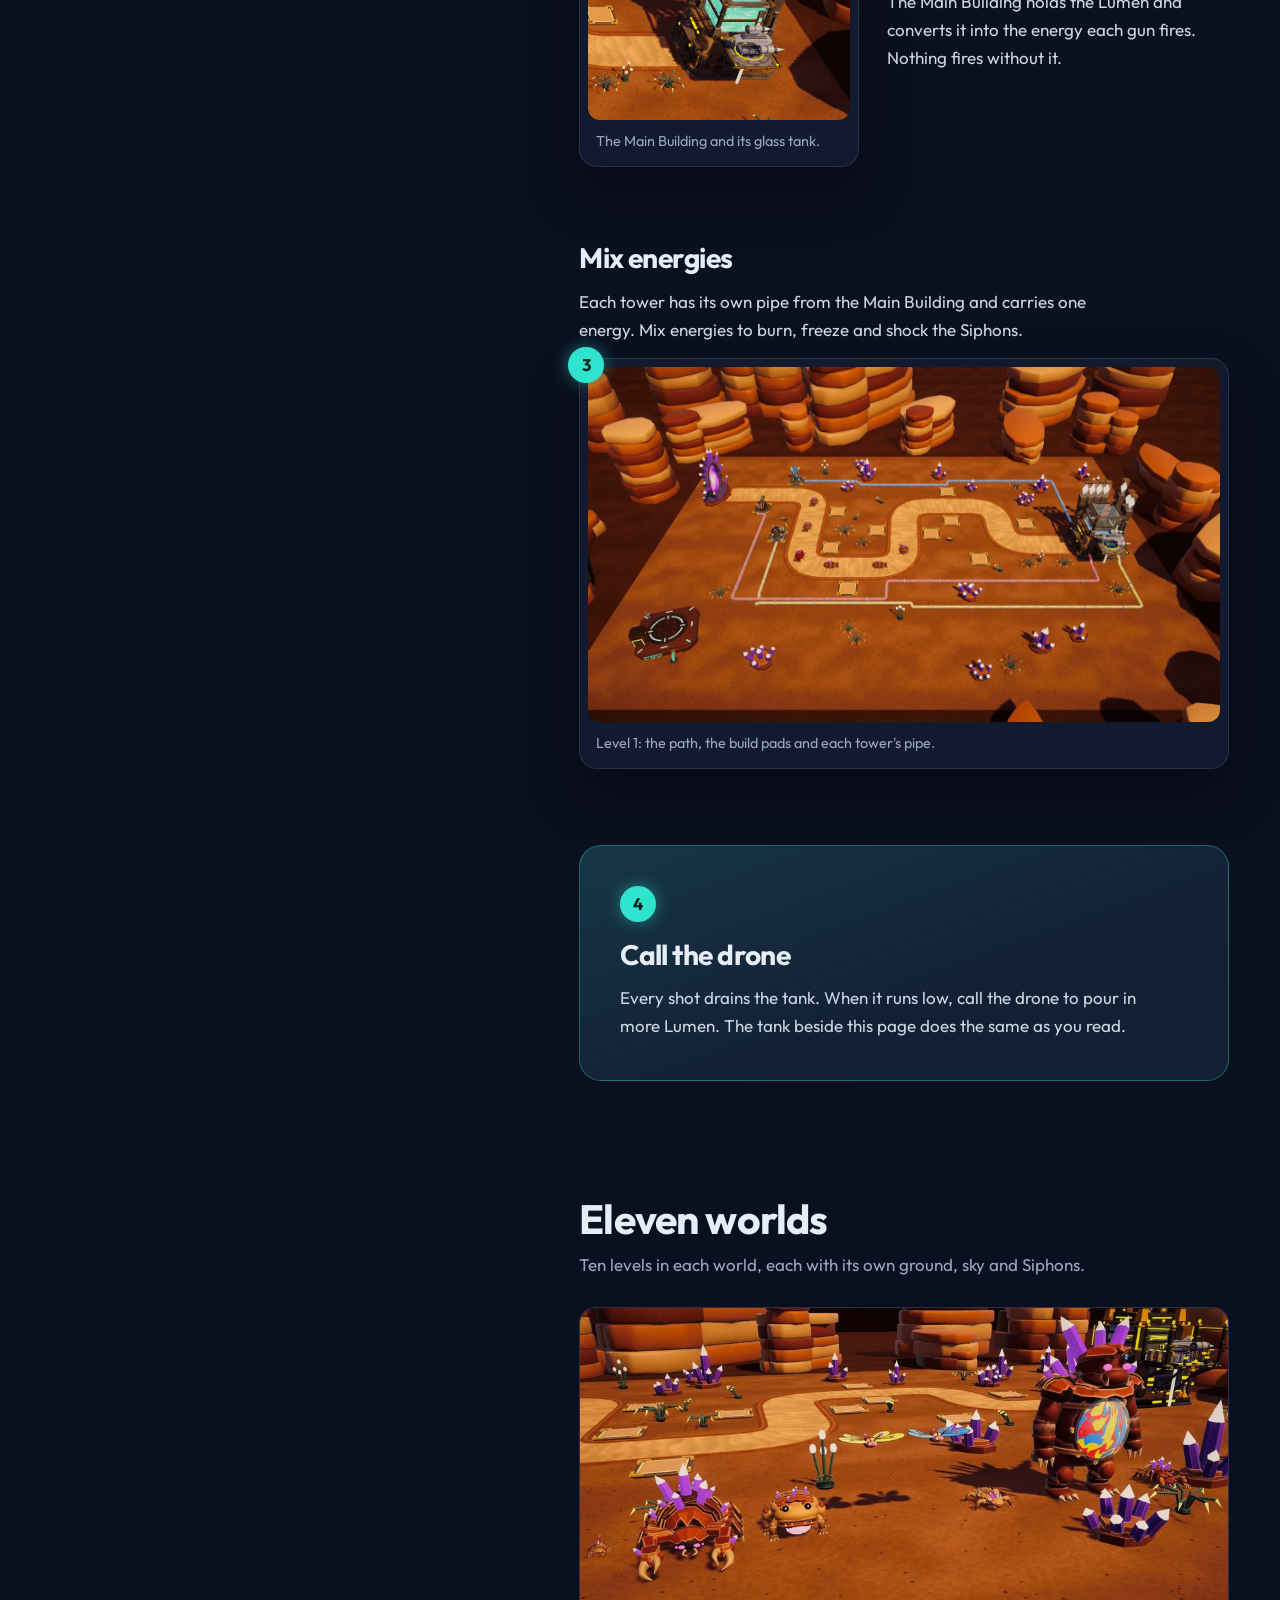
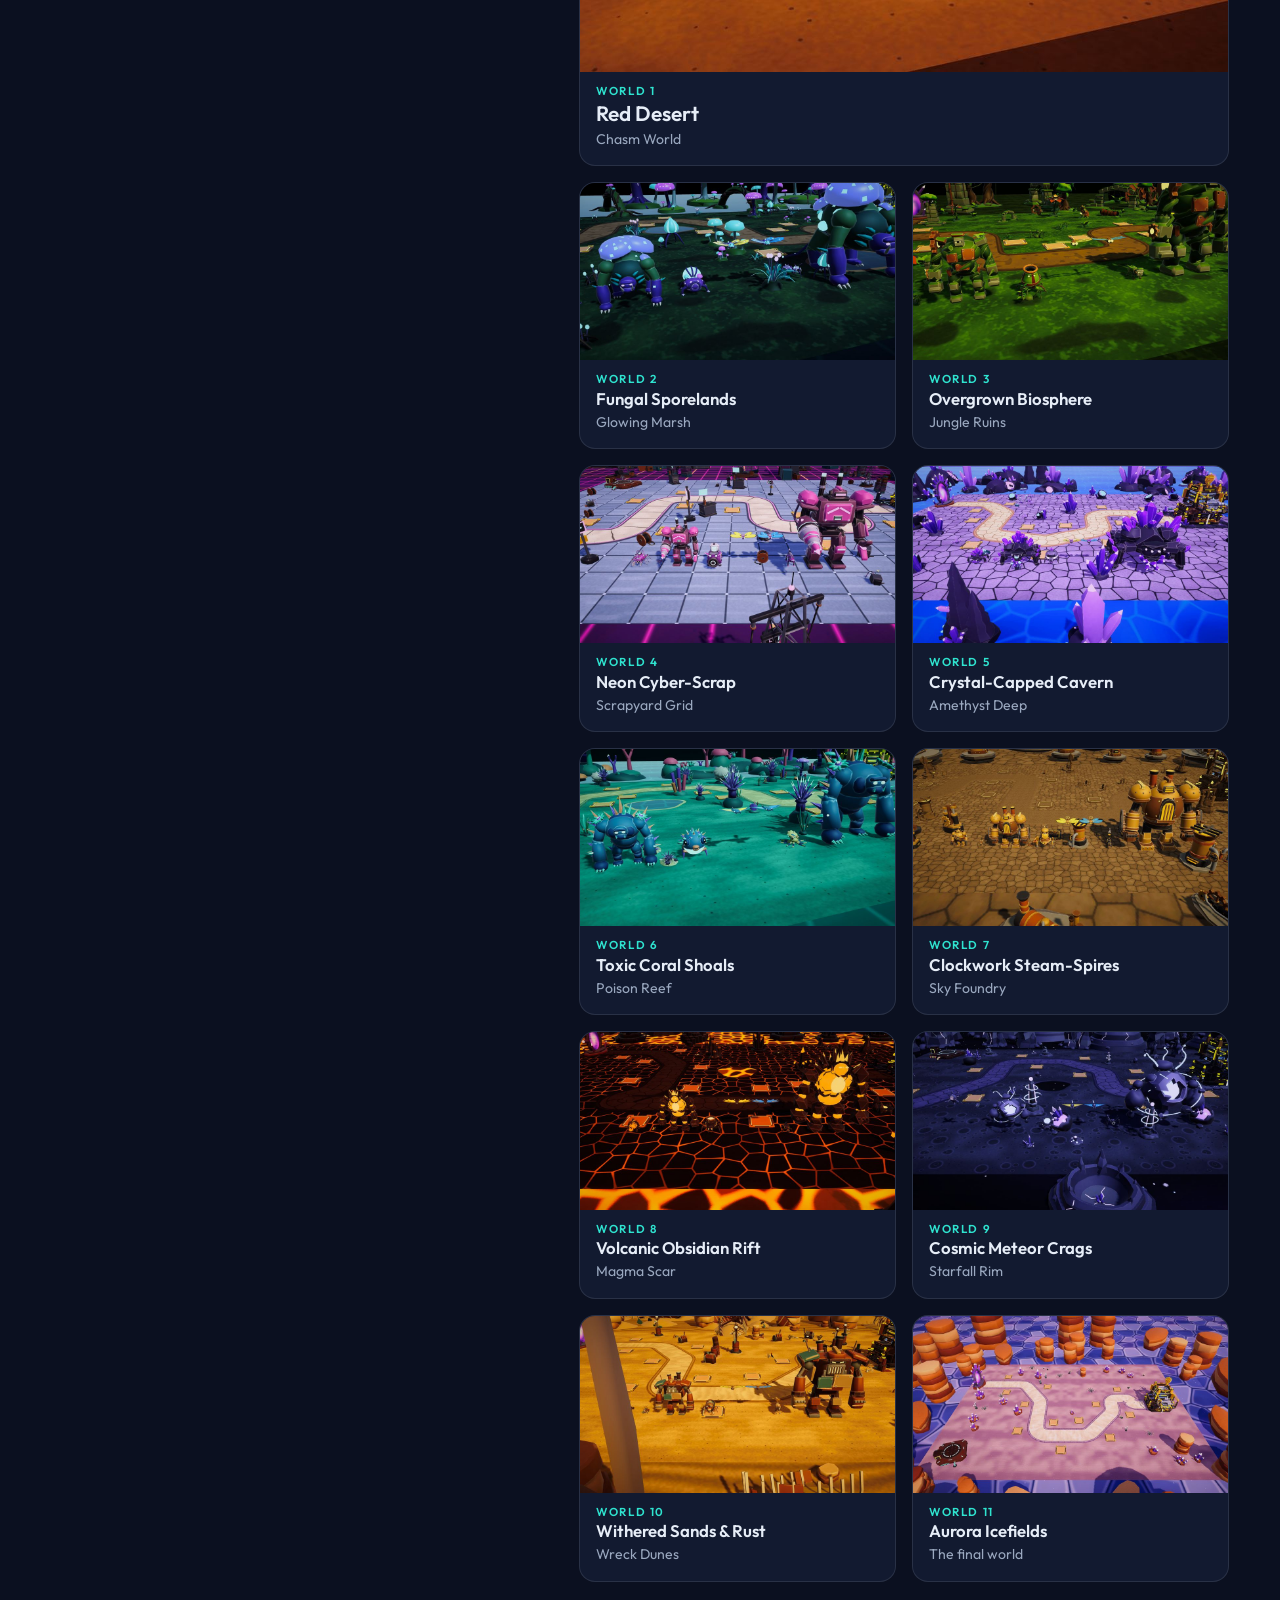
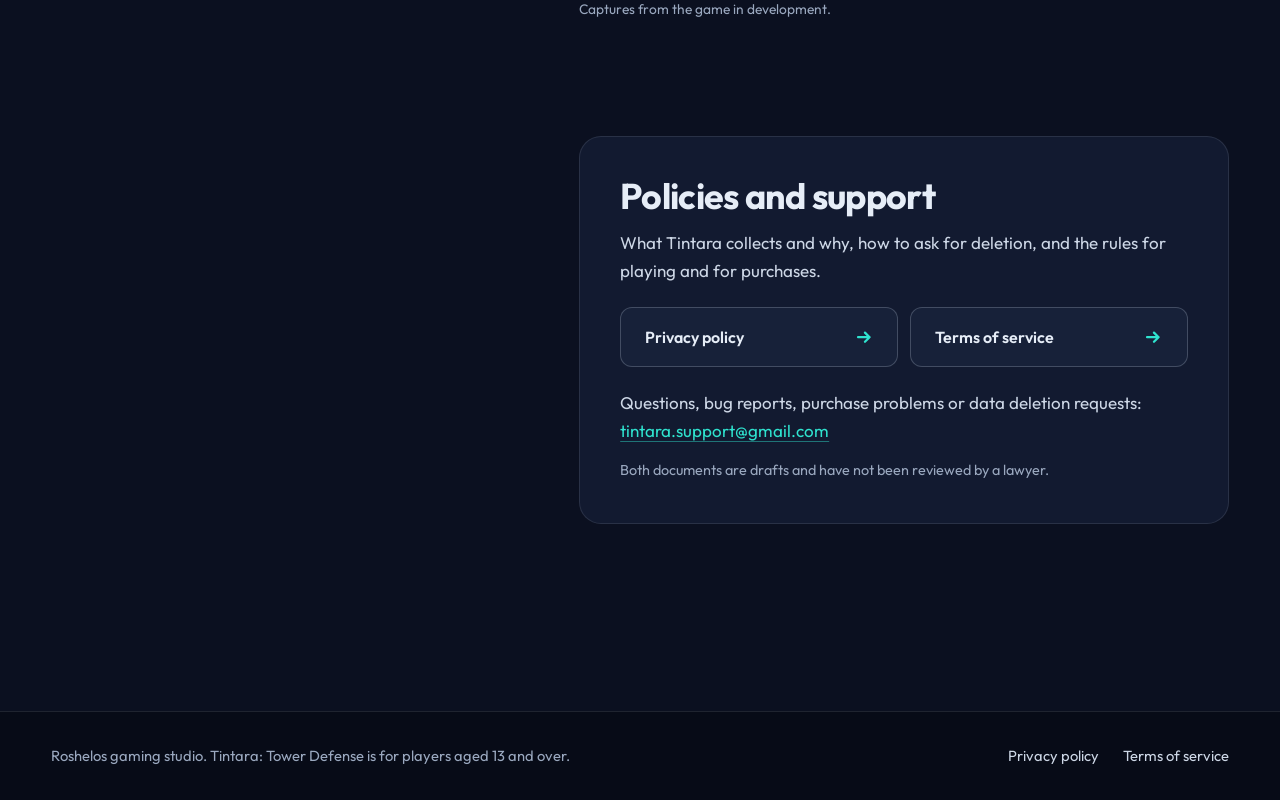
==== commit bb9024f8: "Site: Game Night restyle (dark navy, Outfit, Lumen glow) and a Worlds section with one capture per w" ====
--- a/tintara-td/index.html
+++ b/tintara-td/index.html
@@ -3,19 +3,20 @@
 <head>
   <meta charset="utf-8">
   <meta name="viewport" content="width=device-width, initial-scale=1">
-  <meta name="theme-color" content="#1ae0c7">
+  <meta name="theme-color" content="#0b1020">
   <title>Tintara: Tower Defense</title>
   <meta name="description" content="Tintara: Tower Defense is a 3D tower defense game where every tower runs on Lumen, one glowing liquid from a shared glass tank. Coming to Android.">
-  <link rel="preload" href="../assets/fonts/LilitaOne-Regular.woff2" as="font" type="font/woff2" crossorigin>
+  <link rel="preload" href="../assets/fonts/Outfit.woff2" as="font" type="font/woff2" crossorigin>
   <link rel="stylesheet" href="../assets/site.css">
   <script src="../assets/site.js" defer></script>
 </head>
 <body>
   <a class="skip" href="#main">Skip to content</a>
   <header class="bar">
-    <a class="brand" href="../"><svg viewBox="0 0 32 32" aria-hidden="true"><circle cx="16" cy="16" r="14" fill="#fff"/><path d="M2 16a14 14 0 0 1 28 0z" fill="#ff8a00"/><rect x="2" y="15" width="28" height="2" fill="#2a1442"/><circle cx="16" cy="16" r="14" fill="none" stroke="#2a1442" stroke-width="2"/></svg>Roshelos gaming studio</a>
+    <a class="brand" href="../"><svg viewBox="0 0 32 32" aria-hidden="true"><circle cx="16" cy="16" r="14" fill="none" stroke="#2fe3cf" stroke-width="2.5"/><path d="M16 7c4 5 6.5 8.4 6.5 11.5a6.5 6.5 0 0 1-13 0C9.5 15.4 12 12 16 7z" fill="#2fe3cf"/></svg>Roshelos gaming studio</a>
     <nav aria-label="Site">
       <a href="./" aria-current="page">Tintara</a>
+      <a href="#worlds">Worlds</a>
       <a href="privacy.html">Privacy policy</a>
       <a href="terms.html">Terms of service</a>
     </nav>
@@ -23,10 +24,9 @@
   <div class="stage" data-stage>
     <div class="dome-col">
       <div class="dome-wrap" role="img" aria-label="A glass tank of Lumen, the liquid the towers run on">
-        <svg class="drone" viewBox="0 0 74 40" aria-hidden="true"><ellipse cx="14" cy="6" rx="13" ry="3" fill="#2a1442"/><ellipse cx="60" cy="6" rx="13" ry="3" fill="#2a1442"/><rect x="12" y="6" width="3" height="8" fill="#2a1442"/><rect x="59" y="6" width="3" height="8" fill="#2a1442"/><rect x="8" y="13" width="58" height="18" rx="9" fill="#2a1442"/><rect x="26" y="18" width="22" height="8" rx="4" fill="#ff8a00"/><rect x="32" y="31" width="10" height="7" rx="2" fill="#ff8a00"/></svg>
+        <svg class="drone" viewBox="0 0 74 40" aria-hidden="true"><ellipse cx="14" cy="6" rx="13" ry="3" fill="#c9d4e6"/><ellipse cx="60" cy="6" rx="13" ry="3" fill="#c9d4e6"/><rect x="12" y="6" width="3" height="8" fill="#c9d4e6"/><rect x="59" y="6" width="3" height="8" fill="#c9d4e6"/><rect x="8" y="13" width="58" height="18" rx="9" fill="#c9d4e6"/><rect x="26" y="18" width="22" height="8" rx="4" fill="#2fe3cf"/><rect x="32" y="31" width="10" height="7" rx="2" fill="#2fe3cf"/></svg>
         <div class="pour"></div>
         <div class="dome-glass">
-          <div class="dome-capsules"><i class="cap"></i><i class="cap"></i><i class="cap"></i><i class="cap"></i><i class="cap"></i></div>
           <div class="dome-fill"><i class="bubble"></i><i class="bubble"></i><i class="bubble"></i><i class="bubble"></i></div>
           <div class="dome-shine"></div>
         </div>
@@ -72,6 +72,25 @@
         </ol>
       </section>
 
+      <section class="worlds" id="worlds" aria-labelledby="worlds-h">
+        <h2 id="worlds-h">Eleven worlds</h2>
+        <p class="worlds-lede">Ten levels in each world, each with its own ground, sky and Siphons.</p>
+        <ul class="world-grid">
+          <li class="world world--lead"><figure><img src="../assets/img/worlds/w01.jpg" width="960" height="540" loading="lazy" alt="World 1, Red Desert: Siphons with amethyst crystals on a red sandstone canyon floor."><figcaption><span class="world-no">World 1</span><strong>Red Desert</strong><span>Chasm World</span></figcaption></figure></li>
+          <li class="world"><figure><img src="../assets/img/worlds/w02.jpg" width="960" height="540" loading="lazy" alt="World 2, Fungal Sporelands: Mossy Siphons among glowing purple and teal mushrooms in a dark marsh."><figcaption><span class="world-no">World 2</span><strong>Fungal Sporelands</strong><span>Glowing Marsh</span></figcaption></figure></li>
+          <li class="world"><figure><img src="../assets/img/worlds/w03.jpg" width="960" height="540" loading="lazy" alt="World 3, Overgrown Biosphere: Leafy green Siphons on bright jungle grass beside a brown road."><figcaption><span class="world-no">World 3</span><strong>Overgrown Biosphere</strong><span>Jungle Ruins</span></figcaption></figure></li>
+          <li class="world"><figure><img src="../assets/img/worlds/w04.jpg" width="960" height="540" loading="lazy" alt="World 4, Neon Cyber-Scrap: Pink and magenta mech Siphons on silver-blue deck plates under a neon grid."><figcaption><span class="world-no">World 4</span><strong>Neon Cyber-Scrap</strong><span>Scrapyard Grid</span></figcaption></figure></li>
+          <li class="world"><figure><img src="../assets/img/worlds/w05.jpg" width="960" height="540" loading="lazy" alt="World 5, Crystal-Capped Cavern: Dark crystal Siphons on lavender quartz beside a glowing cobalt river."><figcaption><span class="world-no">World 5</span><strong>Crystal-Capped Cavern</strong><span>Amethyst Deep</span></figcaption></figure></li>
+          <li class="world"><figure><img src="../assets/img/worlds/w06.jpg" width="960" height="540" loading="lazy" alt="World 6, Toxic Coral Shoals: Spiky teal reef Siphons on sea sand among coral."><figcaption><span class="world-no">World 6</span><strong>Toxic Coral Shoals</strong><span>Poison Reef</span></figcaption></figure></li>
+          <li class="world"><figure><img src="../assets/img/worlds/w07.jpg" width="960" height="540" loading="lazy" alt="World 7, Clockwork Steam-Spires: Brass clockwork Siphons on cobblestones."><figcaption><span class="world-no">World 7</span><strong>Clockwork Steam-Spires</strong><span>Sky Foundry</span></figcaption></figure></li>
+          <li class="world"><figure><img src="../assets/img/worlds/w08.jpg" width="960" height="540" loading="lazy" alt="World 8, Volcanic Obsidian Rift: Fiery Siphons on black basalt cracked with glowing lava."><figcaption><span class="world-no">World 8</span><strong>Volcanic Obsidian Rift</strong><span>Magma Scar</span></figcaption></figure></li>
+          <li class="world"><figure><img src="../assets/img/worlds/w09.jpg" width="960" height="540" loading="lazy" alt="World 9, Cosmic Meteor Crags: Silver orb Siphons on dark violet regolith."><figcaption><span class="world-no">World 9</span><strong>Cosmic Meteor Crags</strong><span>Starfall Rim</span></figcaption></figure></li>
+          <li class="world"><figure><img src="../assets/img/worlds/w10.jpg" width="960" height="540" loading="lazy" alt="World 10, Withered Sands & Rust: Rusted machine Siphons on golden dunes."><figcaption><span class="world-no">World 10</span><strong>Withered Sands &amp; Rust</strong><span>Wreck Dunes</span></figcaption></figure></li>
+          <li class="world"><figure><img src="../assets/img/worlds/w11.jpg" width="960" height="540" loading="lazy" alt="World 11, Aurora Icefields: A winding pale road across a pink plain ringed by orange rock pillars."><figcaption><span class="world-no">World 11</span><strong>Aurora Icefields</strong><span>The final world</span></figcaption></figure></li>
+        </ul>
+        <p class="worlds-note">Captures from the game in development.</p>
+      </section>
+
       <section class="policies" aria-labelledby="pol-h">
         <div class="tray on-ink">
         <h2 id="pol-h">Policies and support</h2>
--- a/assets/site.css
+++ b/assets/site.css
@@ -1,289 +1,310 @@
-/* Roshelos gaming studio: Capsule Machine.
-   Lumen aqua ground, ink-indigo enamel, tangerine caps, white shells. Lumen is the only glow. */
-
-@font-face { font-family: "Lilita One"; src: url("fonts/LilitaOne-Regular.woff2") format("woff2"); font-weight: 400; font-display: swap; }
-@font-face { font-family: "Rubik"; src: url("fonts/Rubik-Medium.woff2") format("woff2"); font-weight: 500; font-display: swap; }
-@font-face { font-family: "Rubik"; src: url("fonts/Rubik-Bold.woff2") format("woff2"); font-weight: 700; font-display: swap; }
+/* Roshelos gaming studio: Game Night.
+   Deep navy ground, quiet panels with hairline borders, one glowing accent (Lumen aqua), warm amber used rarely.
+   Lumen is the only thing that glows. */
+
+@font-face { font-family: "Outfit"; src: url("fonts/Outfit.woff2") format("woff2"); font-weight: 100 900; font-display: swap; }
 
 :root {
-  --lumen: #1ae0c7;
-  --lumen-pale: #e9fffb;
-  --lumen-deep: #0a8f80;
-  --ink: #2a1442;
-  --ink-soft: #3b2358;
-  --tang: #ff8a00;
-  --shell: #ffffff;
-  --display: "Lilita One", "Arial Rounded MT Bold", "Trebuchet MS", sans-serif;
-  --text: "Rubik", "Segoe UI", system-ui, sans-serif;
+  --bg: #0b1020;
+  --bg-deep: #070b17;
+  --panel: #121a30;
+  --panel-2: #172139;
+  --line: rgba(201, 212, 230, 0.12);
+  --line-2: rgba(201, 212, 230, 0.24);
+  --text: #e6edf7;
+  --body: #cdd7e6;
+  --muted: #9aa8bf;
+  --lumen: #2fe3cf;
+  --lumen-hi: #8ff5e9;
+  --lumen-deep: #14a898;
+  --on-lumen: #03211d;
+  --amber: #ffb347;
+  --font: "Outfit", "Segoe UI", system-ui, sans-serif;
   --pad: clamp(20px, 4vw, 56px);
+  --r: 18px;
   --ease: cubic-bezier(0.16, 1, 0.3, 1);
   --lvl: 1;
-  --d: min(30rem, 52svh);
+  --d: min(28rem, 50svh);
 }
 
 * { box-sizing: border-box; }
 
 html {
-  background: var(--lumen);
-  color: var(--ink);
-  scrollbar-color: var(--ink) var(--lumen);
+  background: var(--bg);
+  color: var(--text);
+  color-scheme: dark;
+  scrollbar-color: #2a3550 var(--bg);
   -webkit-text-size-adjust: 100%;
 }
 
 body {
   margin: 0;
-  font: 500 1.0625rem/1.62 var(--text);
-  background: var(--lumen);
+  font: 400 1.0625rem/1.65 var(--font);
+  color: var(--body);
+  background:
+    radial-gradient(60rem 40rem at 12% -10%, rgba(47, 227, 207, 0.09), transparent 70%),
+    radial-gradient(50rem 36rem at 100% 30%, rgba(80, 110, 200, 0.08), transparent 70%),
+    var(--bg);
+  background-attachment: fixed;
   min-height: 100svh;
   display: flex;
   flex-direction: column;
 }
 
-::selection { background: var(--ink); color: var(--lumen); }
-
-a { color: inherit; text-decoration-thickness: 2px; text-underline-offset: 0.2em; }
-a:hover { text-decoration-color: var(--tang); }
-
-:focus-visible { outline: 3px solid var(--ink); outline-offset: 3px; border-radius: 6px; box-shadow: 0 0 0 6px var(--shell); }
-.on-ink :focus-visible { outline-color: var(--lumen); box-shadow: 0 0 0 6px var(--ink); }
+::selection { background: var(--lumen); color: var(--on-lumen); }
+
+a { color: var(--lumen); text-decoration-thickness: 1px; text-underline-offset: 0.22em; text-decoration-color: rgba(47, 227, 207, 0.45); transition: color 0.2s, text-decoration-color 0.2s; }
+a:hover { color: var(--lumen-hi); text-decoration-color: currentColor; }
+
+:focus-visible { outline: 2px solid var(--lumen); outline-offset: 3px; border-radius: 8px; }
 
 img { max-width: 100%; height: auto; display: block; }
-.arr { width: 1.2em; height: 1.2em; flex: none; }
-.capsule-link .cap-end .arr { width: 2.4rem; height: 2.4rem; }
-
-.skip { position: absolute; left: -999px; top: 8px; background: var(--ink); color: var(--lumen); padding: 10px 16px; border-radius: 10px; z-index: 20; }
+.arr { width: 1.15em; height: 1.15em; flex: none; }
+
+.skip { position: absolute; left: -999px; top: 8px; background: var(--lumen); color: var(--on-lumen); padding: 10px 16px; border-radius: 10px; z-index: 20; font-weight: 600; }
 .skip:focus { left: 8px; }
 
-h1, h2, h3 { font-family: var(--display); font-weight: 400; line-height: 1.05; margin: 0; text-wrap: balance; }
+h1, h2, h3 { font-family: var(--font); font-weight: 700; line-height: 1.08; letter-spacing: -0.02em; color: var(--text); margin: 0; text-wrap: balance; }
 
 /* ── top bar ─────────────────────────────────────────────── */
 .bar {
   display: flex; flex-wrap: wrap; align-items: center; justify-content: space-between;
   gap: 8px 24px; padding: 14px var(--pad); max-width: 1320px; width: 100%; margin-inline: auto;
-}
-.brand { display: inline-flex; align-items: center; gap: 10px; font: 400 1.2rem/1 var(--display); text-decoration: none; min-height: 44px; }
-.brand svg { width: 30px; height: 30px; flex: none; }
-.bar nav { display: flex; flex-wrap: wrap; gap: 4px 22px; }
-.bar nav a { font-weight: 700; font-size: 0.98rem; min-height: 44px; display: inline-flex; align-items: center; text-decoration: none; background: linear-gradient(var(--ink), var(--ink)) 0 calc(50% + 0.78em) / 0 3px no-repeat; transition: background-size 0.3s var(--ease); }
-.bar nav a:hover, .bar nav a[aria-current] { background-size: 100% 3px; }
-
-/* ── the machine: sticky dome + scrolling front panel ────── */
+  border-bottom: 1px solid var(--line);
+}
+.brand { display: inline-flex; align-items: center; gap: 10px; font: 600 1.05rem/1 var(--font); color: var(--text); text-decoration: none; min-height: 44px; letter-spacing: -0.01em; }
+.brand:hover { color: var(--text); }
+.brand svg { width: 26px; height: 26px; flex: none; filter: drop-shadow(0 0 6px rgba(47, 227, 207, 0.45)); }
+.bar nav { display: flex; flex-wrap: wrap; gap: 4px 26px; }
+.bar nav a { color: var(--muted); font-weight: 500; font-size: 0.96rem; min-height: 44px; display: inline-flex; align-items: center; text-decoration: none; position: relative; }
+.bar nav a:hover { color: var(--text); }
+.bar nav a[aria-current] { color: var(--text); }
+.bar nav a[aria-current]::after { content: ""; position: absolute; left: 0; right: 0; bottom: 6px; height: 2px; border-radius: 2px; background: var(--lumen); box-shadow: 0 0 8px rgba(47, 227, 207, 0.6); }
+
+/* ── stage: sticky tank + scrolling story ────────────────── */
 .stage {
   display: grid; grid-template-columns: minmax(300px, 5fr) 7fr; column-gap: clamp(28px, 5vw, 80px);
   padding-inline: var(--pad); max-width: 1320px; width: 100%; margin-inline: auto; flex: 1;
 }
 .dome-col {
   position: sticky; top: 0; align-self: start; height: 100svh; max-height: 980px;
-  display: grid; place-items: center; padding-block: 56px 24px; pointer-events: none;
+  display: grid; place-items: center; padding-block: 64px 24px; pointer-events: none;
 }
 .dome-wrap { position: relative; width: var(--d); max-width: 100%; }
 
 .dome-glass {
   position: relative; width: 100%; aspect-ratio: 1; border-radius: 50%; overflow: hidden;
-  background: var(--ink);
-  --ring: clamp(8px, 1.3vw, 14px);
-  box-shadow: 0 0 0 4px var(--ink), 0 22px 30px rgba(0, 0, 0, 0.28);
-}
-.dome-glass::after { content: ""; position: absolute; inset: 0; border-radius: 50%; z-index: 2; pointer-events: none; box-shadow: inset 0 0 0 var(--ring) var(--shell), inset 0 0 0 calc(var(--ring) + 3px) var(--ink); }
-.dome-capsules { position: absolute; inset: 0; }
-.cap {
-  position: absolute; width: 22%; aspect-ratio: 1; border-radius: 50%;
-  background: linear-gradient(180deg, var(--c1, var(--tang)) 0 49%, var(--ink) 49% 51%, var(--shell) 51%);
-  box-shadow: inset -6px -8px 12px rgba(42, 20, 66, 0.28), inset 5px 5px 8px rgba(255, 255, 255, 0.35);
-}
-.cap:nth-child(1) { left: 18%; bottom: 14%; transform: rotate(-24deg); }
-.cap:nth-child(2) { left: 38%; bottom: 8%; --c1: #ff6a00; transform: rotate(31deg); }
-.cap:nth-child(3) { left: 58%; bottom: 15%; transform: rotate(-9deg); }
-.cap:nth-child(4) { left: 28%; bottom: 29%; --c1: #ffb23d; transform: rotate(52deg); }
-.cap:nth-child(5) { left: 49%; bottom: 31%; transform: rotate(-40deg); }
+  background: radial-gradient(circle at 50% 40%, #16203a, #080c18 72%);
+  border: 1px solid var(--line-2);
+  box-shadow: 0 0 0 10px rgba(201, 212, 230, 0.03), 0 0 80px rgba(47, 227, 207, calc(0.08 + 0.18 * var(--lvl))), 0 30px 60px rgba(0, 0, 0, 0.45);
+}
+.dome-glass::after { content: ""; position: absolute; inset: 0; border-radius: 50%; z-index: 2; pointer-events: none; box-shadow: inset 0 0 0 1px rgba(255, 255, 255, 0.05), inset 0 -30px 60px rgba(0, 0, 0, 0.35); }
 
 .dome-fill {
-  position: absolute; inset: 0; background: var(--lumen); opacity: 0.93;
+  position: absolute; inset: 0;
+  background: linear-gradient(180deg, #5ff0de 0%, var(--lumen) 22%, #13b3a2 100%);
   transform: translateY(calc((1 - var(--lvl)) * 100%));
   will-change: transform;
 }
 .dome-fill::before {
-  content: ""; position: absolute; left: 0; right: 0; top: -15px; height: 16px;
-  background: url("data:image/svg+xml,%3Csvg xmlns='http://www.w3.org/2000/svg' width='120' height='16' viewBox='0 0 120 16'%3E%3Cpath d='M0 9Q15 1 30 9T60 9T90 9T120 9V16H0Z' fill='%231ae0c7'/%3E%3C/svg%3E") repeat-x 0 0 / 120px 16px;
+  content: ""; position: absolute; left: 0; right: 0; top: -13px; height: 14px;
+  background: url("data:image/svg+xml,%3Csvg xmlns='http://www.w3.org/2000/svg' width='120' height='14' viewBox='0 0 120 14'%3E%3Cpath d='M0 8Q15 1 30 8T60 8T90 8T120 8V14H0Z' fill='%235ff0de'/%3E%3C/svg%3E") repeat-x 0 0 / 120px 14px;
+  filter: drop-shadow(0 -2px 6px rgba(143, 245, 233, 0.7));
   animation: slosh 5s linear infinite;
 }
-.dome-fill::after { content: ""; position: absolute; inset: 0; background: radial-gradient(ellipse at 50% 100%, rgba(233, 255, 251, 0.55), rgba(233, 255, 251, 0) 62%); }
-.bubble { position: absolute; bottom: 4%; width: 7px; height: 7px; border-radius: 50%; background: var(--lumen-pale); opacity: 0.7; animation: rise 6s linear infinite; }
+.dome-fill::after { content: ""; position: absolute; inset: 0; background: radial-gradient(ellipse at 50% 110%, rgba(3, 33, 29, 0.45), transparent 60%); }
+.bubble { position: absolute; bottom: 4%; width: 6px; height: 6px; border-radius: 50%; background: rgba(230, 255, 251, 0.75); animation: rise 6s linear infinite; }
 .bubble:nth-child(1) { left: 22%; animation-delay: 0s; }
-.bubble:nth-child(2) { left: 41%; width: 10px; height: 10px; animation-delay: -2.2s; animation-duration: 7.4s; }
+.bubble:nth-child(2) { left: 41%; width: 9px; height: 9px; animation-delay: -2.2s; animation-duration: 7.4s; }
 .bubble:nth-child(3) { left: 63%; animation-delay: -4s; }
-.bubble:nth-child(4) { left: 78%; width: 5px; height: 5px; animation-delay: -1.1s; animation-duration: 5.2s; }
-.dome-shine { position: absolute; left: 12%; top: 9%; width: 22%; height: 38%; border-radius: 50%; background: linear-gradient(160deg, rgba(255, 255, 255, 0.55), rgba(255, 255, 255, 0)); transform: rotate(32deg); }
+.bubble:nth-child(4) { left: 78%; width: 4px; height: 4px; animation-delay: -1.1s; animation-duration: 5.2s; }
+.dome-shine { position: absolute; left: 13%; top: 9%; width: 20%; height: 34%; border-radius: 50%; background: linear-gradient(160deg, rgba(255, 255, 255, 0.22), rgba(255, 255, 255, 0)); transform: rotate(32deg); z-index: 3; }
 
 .plinth {
-  margin: -10px auto 0; width: 88%; position: relative; z-index: 1;
-  background: var(--ink); color: var(--lumen); border-radius: 18px 18px 26px 26px;
-  box-shadow: 0 8px 0 var(--tang), 0 22px 24px rgba(0, 0, 0, 0.28);
-  display: flex; align-items: baseline; justify-content: space-between; gap: 12px; padding: 12px 22px 10px;
-}
-.plinth .label { font: 700 0.78rem/1 var(--text); letter-spacing: 0.14em; text-transform: uppercase; color: var(--lumen-pale); }
-.plinth .digits { font: 400 clamp(2.4rem, 4.4vw, 3.5rem)/1 var(--display); font-variant-numeric: tabular-nums; min-width: 3ch; text-align: right; text-shadow: 0 3px 14px rgba(26, 224, 199, 0.55); }
-
-.drone { position: absolute; left: 50%; top: -66px; width: 74px; margin-left: -37px; opacity: 0; transform: translateY(-14px); transition: opacity 0.35s var(--ease), transform 0.5s var(--ease); }
-.pour { position: absolute; left: 50%; top: -22px; width: 11px; margin-left: -5.5px; height: calc(22px + (1 - var(--lvl)) * var(--d)); background: var(--lumen); border-radius: 0 0 6px 6px; opacity: 0; transition: opacity 0.3s; z-index: 1; }
+  margin: 22px auto 0; width: 78%; position: relative; z-index: 1;
+  background: rgba(18, 26, 48, 0.85); border: 1px solid var(--line); border-radius: 14px;
+  display: flex; align-items: baseline; justify-content: space-between; gap: 12px; padding: 12px 20px;
+}
+.plinth .label { font: 600 0.76rem/1 var(--font); letter-spacing: 0.16em; text-transform: uppercase; color: var(--muted); }
+.plinth .digits { font: 700 clamp(2.2rem, 4vw, 3.1rem)/1 var(--font); color: var(--lumen); font-variant-numeric: tabular-nums; min-width: 3ch; text-align: right; text-shadow: 0 0 18px rgba(47, 227, 207, 0.55); letter-spacing: -0.02em; }
+.plinth .digits::after { content: "%"; font-size: 0.45em; color: var(--muted); text-shadow: none; margin-left: 2px; }
+
+.drone { position: absolute; left: 50%; top: -70px; width: 70px; margin-left: -35px; opacity: 0; transform: translateY(-14px); transition: opacity 0.35s var(--ease), transform 0.5s var(--ease); filter: drop-shadow(0 0 10px rgba(47, 227, 207, 0.35)); }
+.pour { position: absolute; left: 50%; top: -28px; width: 8px; margin-left: -4px; height: calc(28px + (1 - var(--lvl)) * var(--d)); background: linear-gradient(var(--lumen-hi), var(--lumen)); border-radius: 0 0 4px 4px; opacity: 0; transition: opacity 0.3s; z-index: 1; box-shadow: 0 0 14px rgba(47, 227, 207, 0.7); }
 [data-pouring] .drone { opacity: 1; transform: none; }
 [data-pouring] .pour { opacity: 1; }
 
 @keyframes slosh { to { background-position-x: 120px; } }
-@keyframes rise { from { transform: translateY(0); opacity: 0.7; } to { transform: translateY(-120px); opacity: 0; } }
-
-/* ── front panel ─────────────────────────────────────────── */
-.panel-col { padding-block: 28px 64px; min-width: 0; }
-.panel-col > section { margin-bottom: clamp(56px, 9vw, 120px); }
-
-.logo { margin: 0 0 6px -2%; width: min(100%, 560px); }
-.tagline { font: 400 clamp(2.5rem, 5.4vw, 5rem)/0.98 var(--display); margin: 0 0 22px; }
-.lede { max-width: 38rem; font-size: 1.2rem; line-height: 1.55; margin: 0 0 30px; color: var(--ink-soft); }
-
-.actions { display: flex; flex-wrap: wrap; gap: 14px 18px; align-items: center; }
+@keyframes rise { from { transform: translateY(0); opacity: 0.75; } to { transform: translateY(-120px); opacity: 0; } }
+
+/* ── story column ────────────────────────────────────────── */
+.panel-col { padding-block: 40px 72px; min-width: 0; }
+.panel-col > section { margin-bottom: clamp(64px, 9vw, 120px); }
+
+.logo { margin: 0 0 10px -2%; width: min(100%, 520px); filter: drop-shadow(0 10px 30px rgba(0, 0, 0, 0.5)); }
+.tagline { font: 700 clamp(2.3rem, 4.8vw, 4.2rem)/1.02 var(--font); letter-spacing: -0.03em; color: var(--text); margin: 0 0 20px; }
+.lede { max-width: 38rem; font-size: 1.18rem; line-height: 1.6; margin: 0 0 32px; color: var(--body); }
+
+.actions { display: flex; flex-wrap: wrap; gap: 14px 16px; align-items: center; }
 .coin {
-  display: inline-flex; align-items: center; gap: 16px; background: var(--shell); color: var(--ink);
-  padding: 14px 24px 14px 16px; border-radius: 22px; box-shadow: 0 6px 0 var(--ink);
-}
-.slot { width: 18px; height: 54px; border-radius: 9px; background: var(--ink); position: relative; flex: none; }
-.slot::after { content: ""; position: absolute; left: 6px; right: 6px; top: 8px; bottom: 8px; border-radius: 3px; background: var(--tang); }
-.coin strong { display: block; font: 400 1.55rem/1.1 var(--display); }
-.coin small { display: block; font-size: 0.9rem; color: var(--ink-soft); line-height: 1.3; }
+  display: inline-flex; align-items: center; gap: 14px; background: var(--panel); border: 1px solid var(--line);
+  padding: 12px 22px 12px 18px; border-radius: 14px;
+}
+.slot { width: 10px; height: 10px; border-radius: 50%; background: var(--amber); box-shadow: 0 0 0 4px rgba(255, 179, 71, 0.16), 0 0 12px rgba(255, 179, 71, 0.6); flex: none; }
+.coin strong { display: block; font: 600 1.08rem/1.25 var(--font); color: var(--text); }
+.coin small { display: block; font-size: 0.88rem; color: var(--muted); line-height: 1.35; }
 
 .btn {
-  display: inline-flex; align-items: center; justify-content: center; gap: 10px; min-height: 56px; padding: 0 26px;
-  background: var(--ink); color: var(--lumen); border-radius: 999px; font: 700 1.02rem/1 var(--text); text-decoration: none;
-  box-shadow: 0 5px 0 rgba(0, 0, 0, 0.3); transition: transform 0.2s var(--ease), box-shadow 0.2s var(--ease);
-}
-.btn:hover { transform: translateY(-2px); box-shadow: 0 8px 0 rgba(0, 0, 0, 0.3); }
-.btn:active { transform: translateY(3px); box-shadow: 0 1px 0 rgba(0, 0, 0, 0.3); }
+  display: inline-flex; align-items: center; justify-content: center; gap: 10px; min-height: 52px; padding: 0 24px;
+  background: var(--lumen); color: var(--on-lumen); border-radius: 12px; font: 600 1rem/1 var(--font); text-decoration: none;
+  transition: background-color 0.2s, box-shadow 0.25s var(--ease), transform 0.2s var(--ease);
+}
+.btn:hover { background: var(--lumen-hi); color: var(--on-lumen); box-shadow: 0 0 24px rgba(47, 227, 207, 0.35); }
+.btn:active { transform: translateY(1px); }
 
 /* ── how it plays ────────────────────────────────────────── */
-.how h2 { font-size: clamp(2rem, 3.6vw, 3rem); margin-bottom: 34px; }
-.steps { list-style: none; margin: 0; padding: 0; display: grid; gap: clamp(40px, 6vw, 72px); }
-.step { display: grid; gap: 16px; }
-.step h3 { font-size: clamp(1.6rem, 2.6vw, 2.2rem); }
+.how h2 { font-size: clamp(1.9rem, 3.2vw, 2.7rem); margin-bottom: 36px; }
+.steps { list-style: none; margin: 0; padding: 0; display: grid; gap: clamp(44px, 6vw, 76px); }
+.step { display: grid; gap: 14px; }
+.step h3 { font-size: clamp(1.4rem, 2.2vw, 1.85rem); }
 .step p { margin: 0; max-width: 34rem; }
 .step--side > div { display: grid; gap: 12px; }
 
-.window { margin: 0; background: var(--shell); border-radius: 30px; padding: 12px; position: relative; box-shadow: 0 8px 0 var(--ink); }
-.window img { border-radius: 20px; width: 100%; background: var(--ink); }
-.window figcaption { padding: 12px 10px 4px; font-size: 0.92rem; color: var(--ink-soft); }
-.window .no { position: absolute; left: -10px; top: -14px; width: 46px; height: 46px; border-radius: 50%; background: var(--tang); color: var(--ink); font: 400 1.5rem/46px var(--display); text-align: center; box-shadow: 0 4px 0 var(--ink); }
+.window { margin: 0; background: var(--panel); border: 1px solid var(--line); border-radius: var(--r); padding: 8px; position: relative; box-shadow: 0 24px 50px rgba(0, 0, 0, 0.35); }
+.window img { border-radius: 12px; width: 100%; background: var(--bg-deep); }
+.window figcaption { padding: 10px 8px 4px; font-size: 0.9rem; color: var(--muted); }
+.window .no, .step--drone .no {
+  width: 36px; height: 36px; border-radius: 50%; background: var(--lumen); color: var(--on-lumen);
+  font: 700 1.05rem/36px var(--font); text-align: center; box-shadow: 0 0 16px rgba(47, 227, 207, 0.45);
+}
+.window .no { position: absolute; left: -12px; top: -12px; z-index: 1; }
 
 .step--side { grid-template-columns: minmax(0, 0.9fr) minmax(0, 1.1fr); align-items: center; gap: 28px; }
 .step--side .window { max-width: 320px; }
 .step--wide .window { max-width: 100%; }
 
-.step--drone { background: var(--tang); border-radius: 34px; padding: clamp(24px, 4vw, 44px); box-shadow: 0 8px 0 var(--ink); }
-.step--drone p { color: var(--ink); }
-.step--drone .no { display: block; width: 46px; height: 46px; border-radius: 50%; background: var(--ink); color: var(--lumen); font: 400 1.5rem/46px var(--display); text-align: center; box-shadow: 0 4px 0 rgba(0, 0, 0, 0.3); margin-bottom: 6px; }
-
-/* ── coin return (policies and support) ──────────────────── */
-.tray { background: var(--ink); color: var(--lumen-pale); border-radius: 34px; padding: clamp(24px, 4vw, 44px); box-shadow: 0 8px 0 var(--tang); }
-.tray h2 { color: var(--lumen); font-size: clamp(1.9rem, 3.2vw, 2.6rem); margin-bottom: 16px; }
+.step--drone {
+  border: 1px solid rgba(47, 227, 207, 0.35); border-radius: 22px; padding: clamp(24px, 4vw, 40px);
+  background: linear-gradient(160deg, rgba(47, 227, 207, 0.14), rgba(47, 227, 207, 0.03) 60%), var(--panel);
+}
+.step--drone .no { display: block; margin-bottom: 4px; }
+
+/* ── policies and support ────────────────────────────────── */
+.tray { background: var(--panel); border: 1px solid var(--line); border-radius: 22px; padding: clamp(24px, 4vw, 40px); }
+.tray h2 { font-size: clamp(1.7rem, 2.8vw, 2.3rem); margin-bottom: 14px; }
 .tray p { margin: 0 0 14px; max-width: 36rem; }
-.tray .links { display: grid; grid-template-columns: repeat(auto-fit, minmax(210px, 1fr)); gap: 14px; margin: 22px 0; }
-.tray .btn { background: var(--lumen); color: var(--ink); box-shadow: 0 5px 0 rgba(0, 0, 0, 0.35); justify-content: space-between; min-height: 64px; }
-.tray small { color: #c9bddb; font-size: 0.93rem; display: block; }
-.tray a:not(.btn) { color: var(--lumen); }
-
-.foot { background: var(--ink); color: var(--lumen-pale); margin-top: auto; }
-.foot-in { max-width: 1320px; margin-inline: auto; padding: 22px var(--pad); display: flex; flex-wrap: wrap; justify-content: space-between; gap: 8px 28px; font-size: 0.95rem; }
-.foot a { color: var(--lumen); min-height: 44px; display: inline-flex; align-items: center; }
+.tray .links { display: grid; grid-template-columns: repeat(auto-fit, minmax(210px, 1fr)); gap: 12px; margin: 22px 0; }
+.tray .btn { background: var(--panel-2); color: var(--text); border: 1px solid var(--line-2); justify-content: space-between; min-height: 60px; }
+.tray .btn .arr { color: var(--lumen); }
+.tray .btn:hover { border-color: var(--lumen); box-shadow: 0 0 20px rgba(47, 227, 207, 0.18); background: var(--panel-2); color: var(--text); }
+.tray small { color: var(--muted); font-size: 0.9rem; display: block; }
+
+.foot { background: var(--bg-deep); border-top: 1px solid var(--line); color: var(--muted); margin-top: auto; }
+.foot-in { max-width: 1320px; margin-inline: auto; padding: 22px var(--pad); display: flex; flex-wrap: wrap; justify-content: space-between; align-items: center; gap: 8px 28px; font-size: 0.92rem; }
+.foot a { color: var(--body); min-height: 44px; display: inline-flex; align-items: center; text-decoration: none; }
+.foot a:hover { color: var(--lumen); }
 .foot nav { display: flex; flex-wrap: wrap; gap: 0 24px; }
 
 /* ── studio home ─────────────────────────────────────────── */
-.home h1 { font: 400 clamp(2.8rem, 6.2vw, 5.8rem)/0.96 var(--display); margin-bottom: 20px; }
-.capsule-link { display: grid; grid-template-columns: 1fr auto; max-width: 36rem; border-radius: 999px; overflow: hidden; text-decoration: none; box-shadow: 0 8px 0 var(--ink); transition: transform 0.25s var(--ease), box-shadow 0.25s var(--ease); margin-top: 8px; }
-.capsule-link:hover { transform: translateY(-3px); box-shadow: 0 11px 0 var(--ink); }
-.capsule-link:active { transform: translateY(4px); box-shadow: 0 2px 0 var(--ink); }
-.capsule-link .shell { background: var(--shell); padding: 22px 28px 22px 34px; }
-.capsule-link .shell strong { display: block; font: 400 clamp(1.5rem, 2.6vw, 2rem)/1.05 var(--display); }
-.capsule-link .shell span { display: block; font-size: 0.98rem; color: var(--ink-soft); margin-top: 6px; line-height: 1.4; }
-.capsule-link .cap-end { background: var(--tang); display: grid; place-items: center; padding: 0 34px 0 40px; font: 400 2.2rem/1 var(--display); background: linear-gradient(90deg, var(--ink) 0 6px, var(--tang) 6px); }
-.home-shot { max-width: 36rem; margin: 6px 0 34px; }
+.home h1 { font-size: clamp(2.6rem, 5.6vw, 5rem); line-height: 1; letter-spacing: -0.035em; margin-bottom: 16px; }
+.home .lede { color: var(--muted); }
+.capsule-link {
+  display: grid; grid-template-columns: 1fr auto; align-items: center; gap: 16px; max-width: 36rem;
+  background: var(--panel); border: 1px solid var(--line-2); border-radius: var(--r); padding: 20px 20px 20px 26px;
+  text-decoration: none; transition: border-color 0.2s, box-shadow 0.25s var(--ease), transform 0.25s var(--ease);
+}
+.capsule-link:hover { border-color: var(--lumen); box-shadow: 0 0 32px rgba(47, 227, 207, 0.16); transform: translateY(-2px); }
+.capsule-link .shell strong { display: block; font: 700 clamp(1.3rem, 2.2vw, 1.6rem)/1.15 var(--font); color: var(--text); letter-spacing: -0.015em; }
+.capsule-link .shell span { display: block; font-size: 0.96rem; color: var(--muted); margin-top: 6px; line-height: 1.45; }
+.capsule-link .cap-end { width: 48px; height: 48px; border-radius: 50%; display: grid; place-items: center; background: var(--lumen); color: var(--on-lumen); box-shadow: 0 0 18px rgba(47, 227, 207, 0.4); }
+.capsule-link .cap-end .arr { width: 22px; height: 22px; }
+.home-shot { max-width: 36rem; margin: 8px 0 22px; }
 .home-pol { margin-top: clamp(28px, 4vw, 44px); }
-.home-pol p { margin: 0; font-weight: 700; }
+.home-pol p { margin: 0; color: var(--muted); }
 
 /* ── documents (privacy, terms) ──────────────────────────── */
-.doc-head { padding: 8px var(--pad) 0; max-width: 1320px; width: 100%; margin-inline: auto; }
-.doc-head h1 { font: 400 clamp(2.6rem, 5.6vw, 4.8rem)/0.98 var(--display); margin: 10px 0 8px; }
-.doc-head p { margin: 0 0 26px; color: var(--ink-soft); }
+.doc-head { padding: 28px var(--pad) 0; max-width: 1320px; width: 100%; margin-inline: auto; }
+.doc-head h1 { font-size: clamp(2.3rem, 4.8vw, 3.9rem); letter-spacing: -0.03em; margin: 10px 0 10px; }
+.doc-head p { margin: 0 0 28px; color: var(--muted); }
 .doc { display: grid; grid-template-columns: 250px minmax(0, 1fr); gap: clamp(20px, 3vw, 44px); max-width: 1320px; width: 100%; margin: 0 auto; padding: 0 var(--pad) 72px; align-items: start; }
-.rail { position: sticky; top: 16px; display: grid; grid-template-columns: 1fr 30px; gap: 14px; max-height: calc(100svh - 32px); }
-.toc summary { font: 400 1.2rem/1.2 var(--display); cursor: pointer; min-height: 44px; display: flex; align-items: center; justify-content: space-between; list-style: none; }
+.rail { position: sticky; top: 16px; display: grid; grid-template-columns: 1fr 8px; gap: 16px; max-height: calc(100svh - 32px); }
+.toc summary { font: 600 0.78rem/1.2 var(--font); letter-spacing: 0.14em; text-transform: uppercase; color: var(--muted); cursor: pointer; min-height: 44px; display: flex; align-items: center; justify-content: space-between; list-style: none; }
 .toc summary::-webkit-details-marker { display: none; }
-.chev { width: 26px; height: 26px; transition: transform 0.25s var(--ease); }
+.chev { width: 20px; height: 20px; transition: transform 0.25s var(--ease); }
 .toc[open] .chev { transform: rotate(180deg); }
 .to-toc { display: none; }
 .toc ol { list-style: none; margin: 4px 0 0; padding: 0; overflow-y: auto; max-height: calc(100svh - 120px); }
-.toc a { display: block; padding: 8px 10px; border-radius: 10px; font-weight: 700; font-size: 0.93rem; line-height: 1.3; text-decoration: none; min-height: 40px; }
-.toc a:hover { background: rgba(255, 255, 255, 0.5); }
-.toc a[aria-current] { background: var(--ink); color: var(--lumen); }
-.tube { align-self: stretch; min-height: 160px; max-height: 360px; border-radius: 15px; background: var(--ink); box-shadow: 0 0 0 3px var(--ink); position: relative; overflow: hidden; }
-.tube i { position: absolute; inset: 5px; border-radius: 10px; background: var(--lumen); transform: translateY(calc((1 - var(--lvl)) * 100%)); }
-.tube::after { content: ""; position: absolute; inset: 0; border-radius: 15px; box-shadow: inset 0 0 0 5px var(--shell), inset 0 0 0 8px var(--ink); }
-
-.paper { background: var(--shell); border-radius: 34px; padding: clamp(24px, 5vw, 64px); box-shadow: 0 10px 0 var(--ink); min-width: 0; }
+.toc a { display: block; padding: 8px 12px; border-radius: 10px; color: var(--muted); font-weight: 500; font-size: 0.93rem; line-height: 1.3; text-decoration: none; min-height: 40px; }
+.toc a:hover { background: rgba(255, 255, 255, 0.04); color: var(--text); }
+.toc a[aria-current] { background: rgba(47, 227, 207, 0.1); color: var(--lumen); }
+.tube { align-self: stretch; min-height: 160px; max-height: 360px; border-radius: 8px; background: rgba(255, 255, 255, 0.05); position: relative; overflow: hidden; }
+.tube i { position: absolute; inset: 0; border-radius: 8px; background: linear-gradient(var(--lumen-hi), var(--lumen)); box-shadow: 0 0 12px rgba(47, 227, 207, 0.6); transform: translateY(calc((1 - var(--lvl)) * 100%)); }
+
+.paper { background: var(--panel); border: 1px solid var(--line); border-radius: 22px; padding: clamp(24px, 5vw, 60px); min-width: 0; color: var(--body); }
 .paper > * { max-width: 68ch; }
 .paper > .table-wrap { max-width: none; }
-.paper h2 { font-size: clamp(1.5rem, 2.4vw, 2rem); margin: 2.4em 0 0.5em; scroll-margin-top: 16px; }
+.paper h2 { font-size: clamp(1.35rem, 2.1vw, 1.75rem); margin: 2.4em 0 0.6em; scroll-margin-top: 16px; }
 .paper h2:first-of-type { margin-top: 1.6em; }
-.paper p, .paper li { line-height: 1.68; }
+.paper h3 { font-size: 1.15rem; margin: 1.6em 0 0.4em; }
+.paper p, .paper li { line-height: 1.72; }
+.paper strong { color: var(--text); font-weight: 600; }
 .paper ul { padding-left: 1.3em; }
 .paper li { margin: 0.35em 0; }
-.paper a { text-decoration-color: var(--lumen-deep); }
-.paper a:hover { background: var(--lumen); text-decoration-color: var(--ink); }
-.paper .muted { color: var(--ink-soft); }
-.draft { background: var(--tang); color: var(--ink); border-radius: 22px; padding: 18px 22px; margin: 22px 0 28px; }
-.draft strong { font-weight: 700; }
-
-.table-wrap { overflow-x: auto; margin: 22px 0; border-radius: 18px; box-shadow: 0 0 0 2px var(--ink); }
-.paper table { border-collapse: collapse; width: 100%; min-width: 640px; font-size: 0.98rem; }
-.paper th { background: var(--ink); color: var(--lumen); text-align: left; padding: 12px 16px; font-weight: 700; }
-.paper td { padding: 14px 16px; vertical-align: top; border-top: 2px solid #d9d0e4; }
+.paper li::marker { color: var(--lumen-deep); }
+.paper .muted { color: var(--muted); }
+.draft { background: rgba(255, 179, 71, 0.08); border: 1px solid rgba(255, 179, 71, 0.35); color: #f6dcb8; border-radius: 14px; padding: 16px 20px; margin: 0 0 28px; }
+.draft strong { color: var(--amber); }
+
+.table-wrap { overflow-x: auto; margin: 22px 0; border-radius: 14px; border: 1px solid var(--line-2); }
+.paper table { border-collapse: collapse; width: 100%; min-width: 640px; font-size: 0.96rem; }
+.paper th { background: rgba(47, 227, 207, 0.08); color: var(--lumen); text-align: left; padding: 12px 16px; font-weight: 600; }
+.paper td { padding: 14px 16px; vertical-align: top; border-top: 1px solid var(--line); }
 .paper td:first-child { width: 46%; }
 
 /* ── small screens ───────────────────────────────────────── */
 @media (max-width: 899px) {
-  :root { --d: 76px; }
+  :root { --d: 64px; }
   .stage { grid-template-columns: 1fr; }
-  .dome-col { height: auto; padding: 8px 0 8px; background: var(--lumen); z-index: 6; display: block; }
-  .dome-wrap { display: flex; align-items: center; gap: 14px; width: 100%; background: var(--ink); border-radius: 999px; padding: 8px 20px 8px 8px; box-shadow: 0 5px 0 var(--tang); }
-  .dome-glass { width: var(--d); flex: none; --ring: 5px; box-shadow: none; }
-  .plinth { margin: 0; width: auto; flex: 1; box-shadow: none; background: transparent; padding: 0; align-items: center; }
-  .plinth .digits { font-size: 2.1rem; text-shadow: none; }
+  .dome-col { height: auto; padding: 10px 0; background: linear-gradient(var(--bg) 70%, rgba(11, 16, 32, 0)); z-index: 6; display: block; }
+  .dome-wrap { display: flex; align-items: center; gap: 14px; width: 100%; background: rgba(18, 26, 48, 0.92); border: 1px solid var(--line-2); border-radius: 999px; padding: 7px 20px 7px 7px; backdrop-filter: blur(8px); }
+  .dome-glass { width: var(--d); flex: none; box-shadow: 0 0 18px rgba(47, 227, 207, calc(0.1 + 0.25 * var(--lvl))); }
+  .dome-fill::before { top: -7px; height: 8px; background-size: 60px 8px; }
+  .plinth { margin: 0; width: auto; flex: 1; background: transparent; border: 0; padding: 0; align-items: center; }
+  .plinth .digits { font-size: 1.9rem; }
   .drone, .pour { display: none; }
   .panel-col { padding-top: 24px; }
   .logo { margin-left: -4%; }
   .step--side { grid-template-columns: 1fr; }
   .step--side .window { max-width: 260px; }
+  .window .no { left: -6px; top: -10px; }
   .doc { grid-template-columns: 1fr; padding-bottom: 48px; }
   .rail { position: static; grid-template-columns: 1fr; max-height: none; }
   .tube { display: none; }
-  .toc { background: var(--shell); border-radius: 22px; padding: 4px 16px 10px; box-shadow: 0 6px 0 var(--ink); }
+  .toc { background: var(--panel); border: 1px solid var(--line); border-radius: 16px; padding: 4px 14px 10px; }
   .toc ol { max-height: 50svh; }
-  .to-toc { position: fixed; right: 14px; bottom: 16px; z-index: 8; min-height: 48px; padding: 0 20px; border-radius: 999px; background: var(--ink); color: var(--lumen); font: 700 0.98rem/48px var(--text); text-decoration: none; box-shadow: 0 6px 14px rgba(0, 0, 0, 0.3); opacity: 0; pointer-events: none; transform: translateY(10px); transition: opacity 0.25s var(--ease), transform 0.3s var(--ease); }
+  .to-toc { position: fixed; right: 14px; bottom: 16px; z-index: 8; min-height: 48px; padding: 0 20px; border-radius: 999px; background: var(--lumen); color: var(--on-lumen); font: 600 0.96rem/48px var(--font); text-decoration: none; box-shadow: 0 8px 24px rgba(0, 0, 0, 0.5), 0 0 18px rgba(47, 227, 207, 0.35); opacity: 0; pointer-events: none; transform: translateY(10px); transition: opacity 0.25s var(--ease), transform 0.3s var(--ease); }
+  .to-toc:hover { color: var(--on-lumen); }
   .to-toc { display: block; }
   .to-toc[data-show] { opacity: 1; pointer-events: auto; transform: none; }
-  .paper { border-radius: 26px; }
+  .paper { border-radius: 18px; }
   .paper table, .paper tbody, .paper tr, .paper td { display: block; min-width: 0; width: 100%; }
   .paper tr:first-child { position: absolute; width: 1px; height: 1px; overflow: hidden; clip-path: inset(50%); }
-  .paper tr + tr { border-top: 2px solid var(--ink); padding: 6px 0; }
+  .paper tr + tr { border-top: 1px solid var(--line-2); padding: 6px 0; }
+  .paper tr:nth-child(2) { border-top: 0; }
   .paper td { border: 0; padding: 8px 14px; max-width: none !important; width: 100% !important; }
-  .paper td::before { content: attr(data-label); display: block; font: 700 0.76rem/1.2 var(--text); letter-spacing: 0.1em; text-transform: uppercase; color: var(--ink-soft); margin-bottom: 2px; }
-  .table-wrap { box-shadow: 0 0 0 2px var(--ink); }
+  .paper td::before { content: attr(data-label); display: block; font: 600 0.74rem/1.2 var(--font); letter-spacing: 0.12em; text-transform: uppercase; color: var(--lumen-deep); margin-bottom: 2px; }
 }
 
 @media (max-width: 480px) {
+  .bar nav { gap: 0 16px; }
+  .bar nav a { font-size: 0.9rem; }
   .doc { padding-inline: 12px; }
   .paper { padding: 22px 18px; }
   .paper td { padding: 8px 4px; }
   .coin { width: 100%; }
   .btn { width: 100%; }
   .actions { flex-direction: column; align-items: stretch; }
-  .capsule-link .cap-end { padding: 0 22px; }
+  .capsule-link { padding: 16px 16px 16px 20px; }
 }
 
 @media (prefers-reduced-motion: reduce) {
@@ -291,3 +312,24 @@
   .btn, .capsule-link, .drone, .pour { transition: none; }
   .bubble { display: none; }
 }
+
+/* ── worlds (game page) ──────────────────────────────────── */
+.worlds h2 { font-size: clamp(1.9rem, 3.2vw, 2.7rem); margin-bottom: 10px; }
+.worlds-lede { margin: 0 0 28px; color: var(--muted); max-width: 34rem; }
+.world-grid { list-style: none; margin: 0; padding: 0; display: grid; grid-template-columns: repeat(2, minmax(0, 1fr)); gap: 16px; }
+.world--lead { grid-column: 1 / -1; }
+.world figure { margin: 0; height: 100%; background: var(--panel); border: 1px solid var(--line); border-radius: 16px; overflow: hidden; transition: border-color 0.2s, transform 0.3s var(--ease), box-shadow 0.3s var(--ease); }
+.world figure:hover { border-color: rgba(47, 227, 207, 0.5); transform: translateY(-2px); box-shadow: 0 18px 40px rgba(0, 0, 0, 0.4); }
+.world img { width: 100%; aspect-ratio: 16 / 9; object-fit: cover; background: var(--bg-deep); }
+.world figcaption { padding: 12px 16px 14px; display: grid; gap: 2px; }
+.world-no { font: 600 0.72rem/1.2 var(--font); letter-spacing: 0.14em; text-transform: uppercase; color: var(--lumen); }
+.world figcaption strong { font: 600 1.05rem/1.25 var(--font); color: var(--text); }
+.world figcaption span:last-child { font-size: 0.88rem; color: var(--muted); }
+.world--lead figcaption strong { font-size: 1.3rem; }
+.worlds-note { margin: 16px 0 0; font-size: 0.86rem; color: var(--muted); }
+@media (max-width: 560px) {
+  .world-grid { grid-template-columns: 1fr; }
+}
+@media (prefers-reduced-motion: reduce) {
+  .world figure { transition: none; }
+}
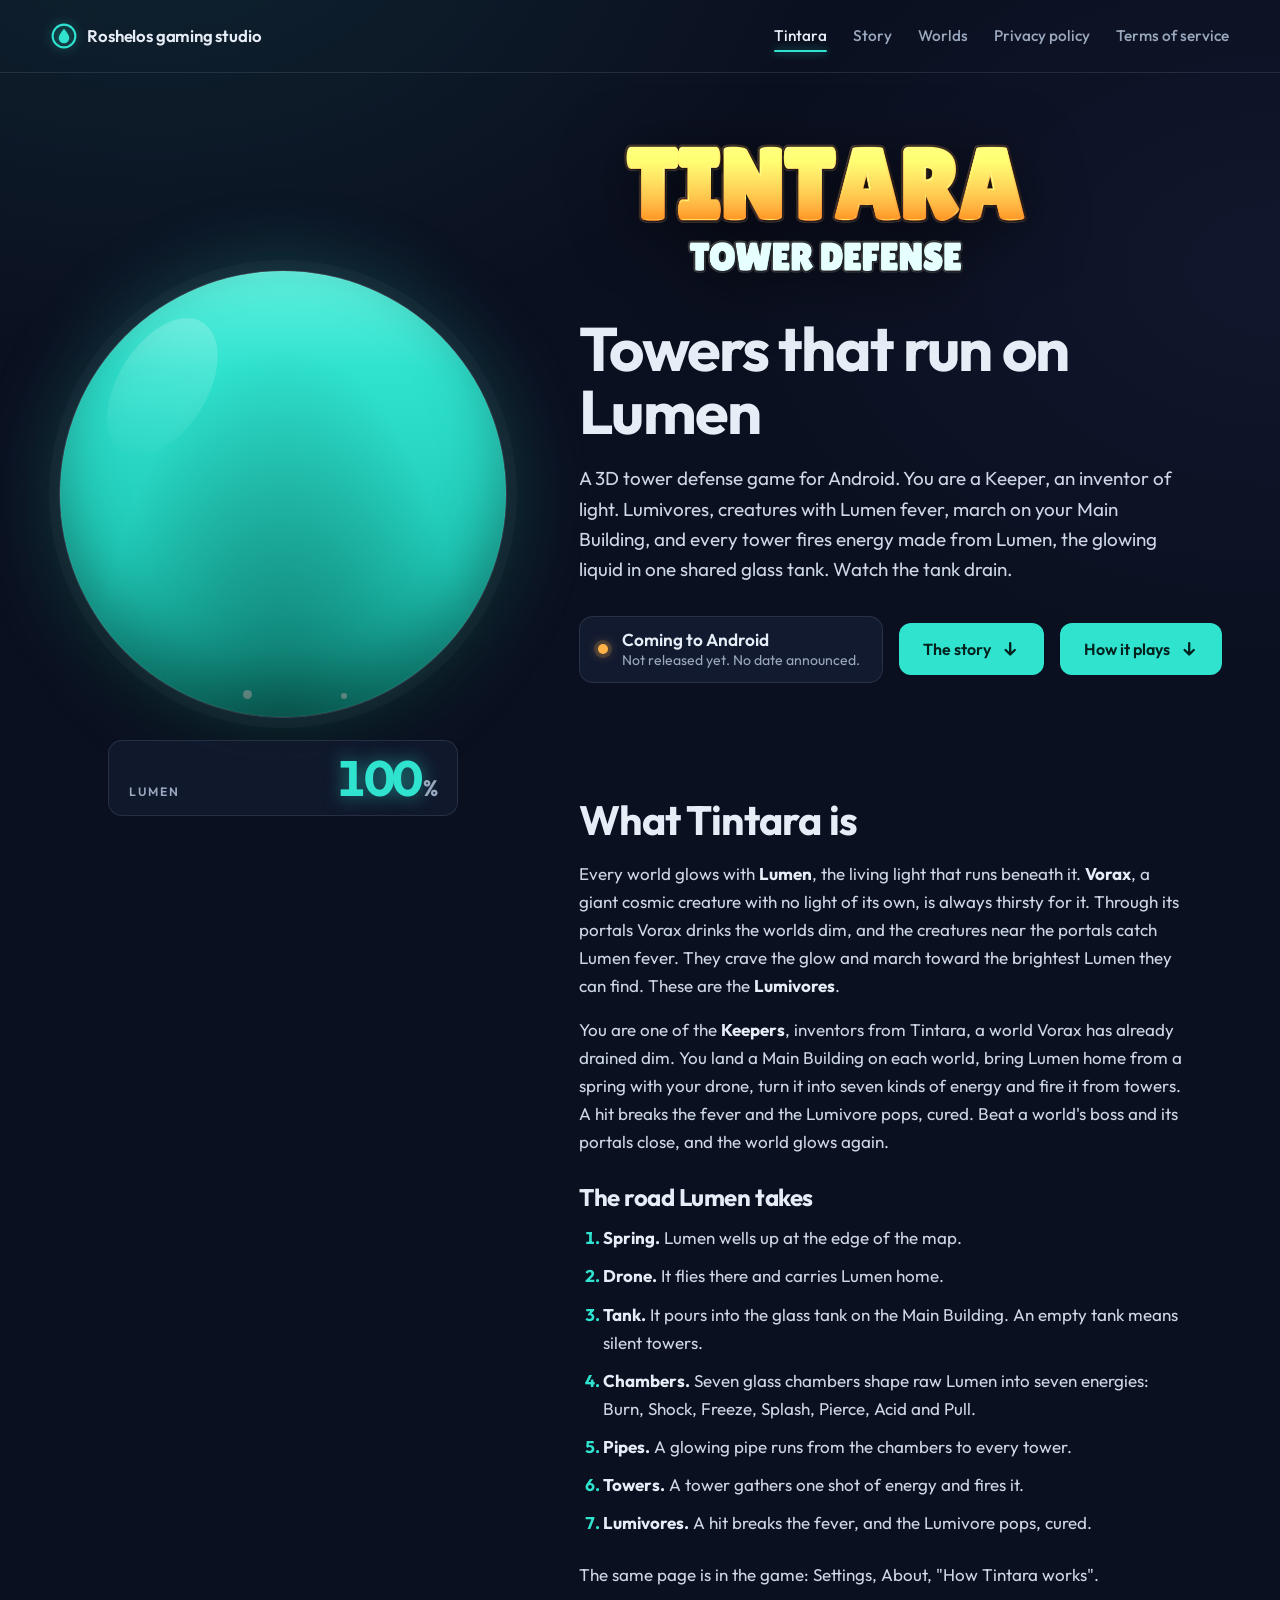
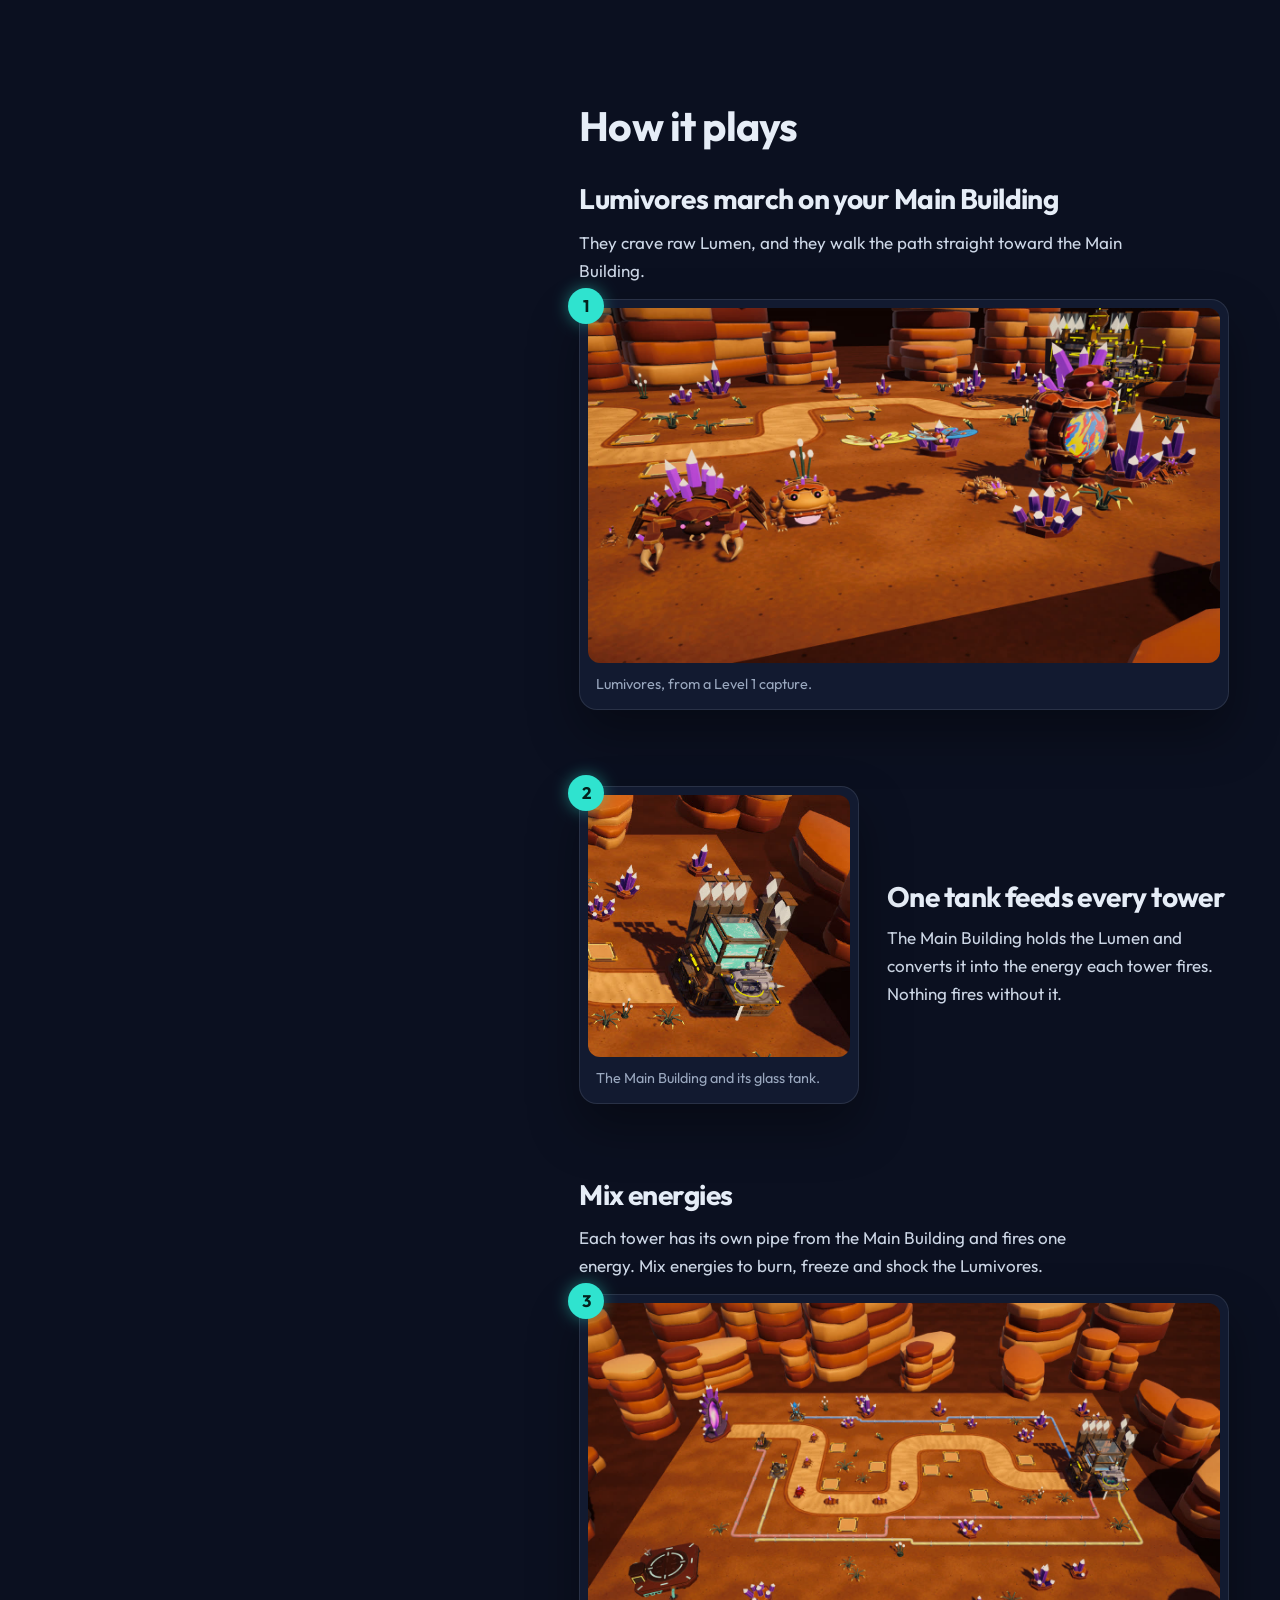
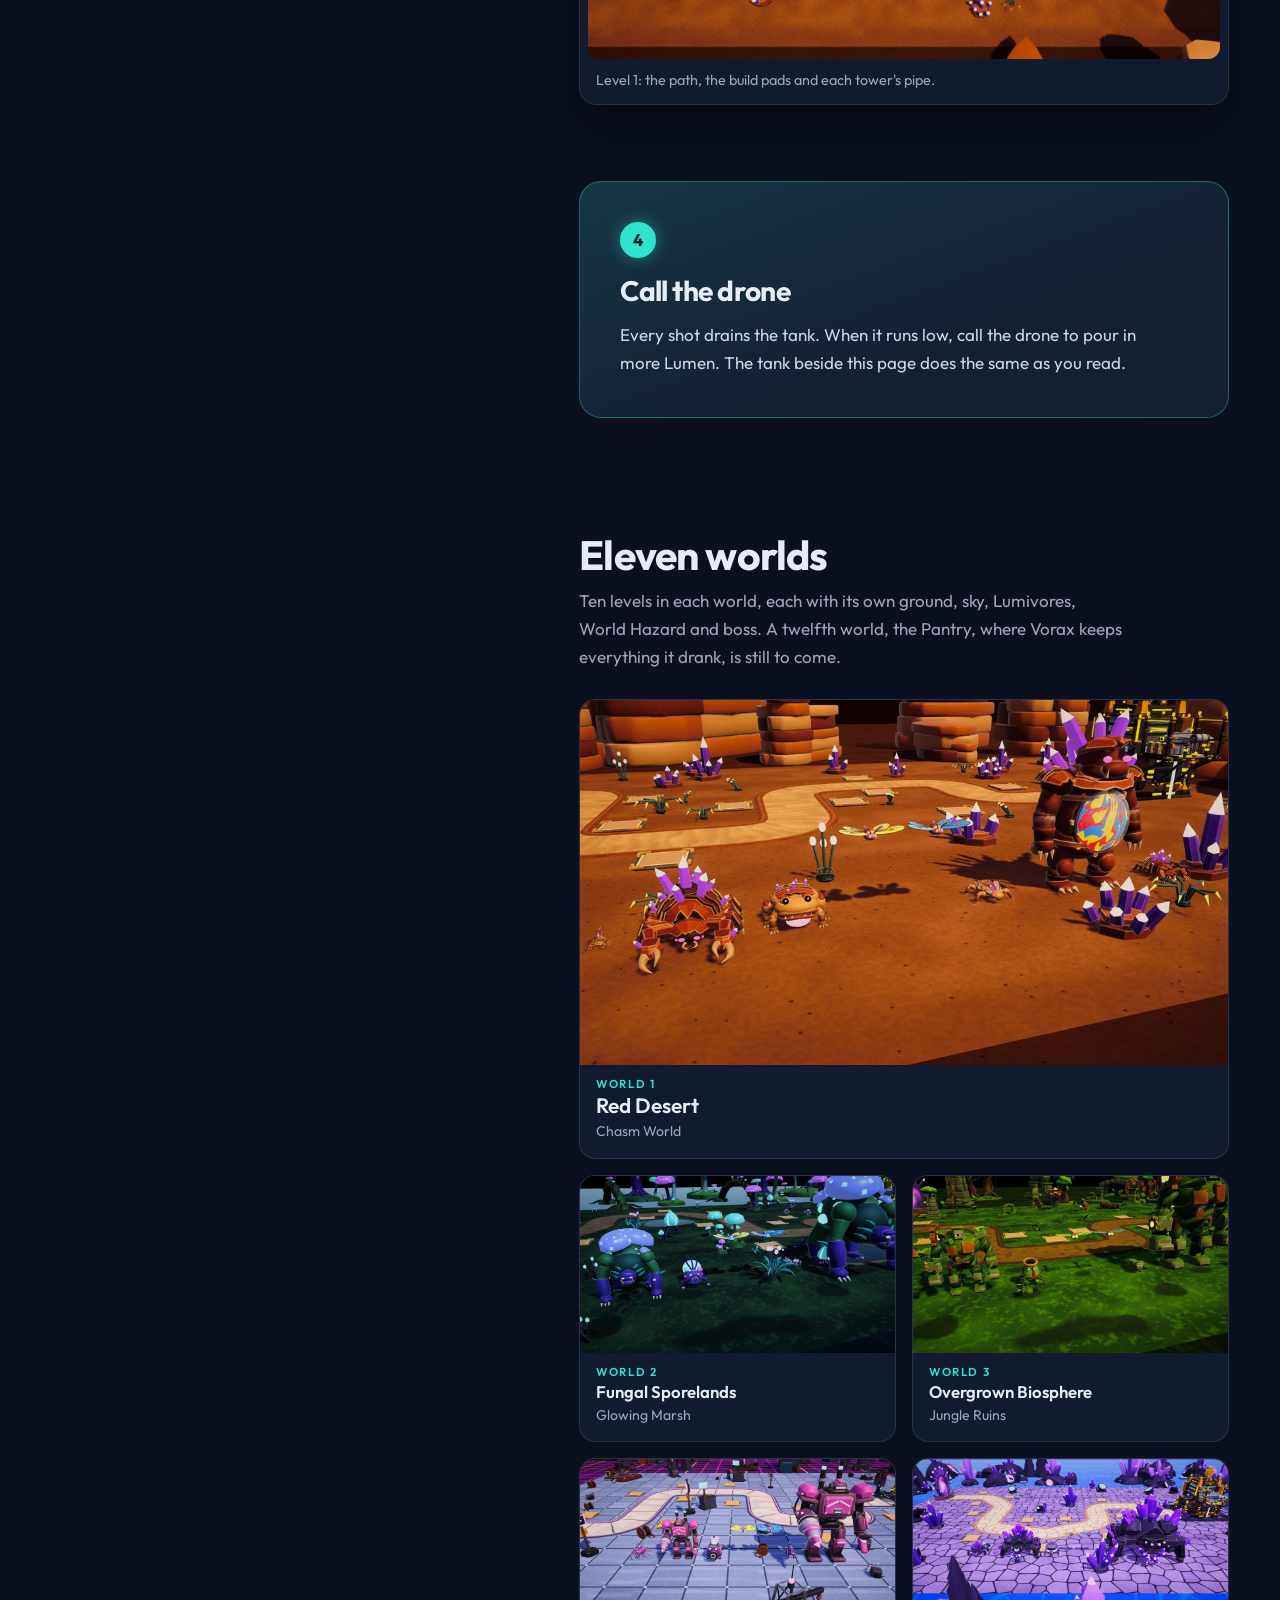
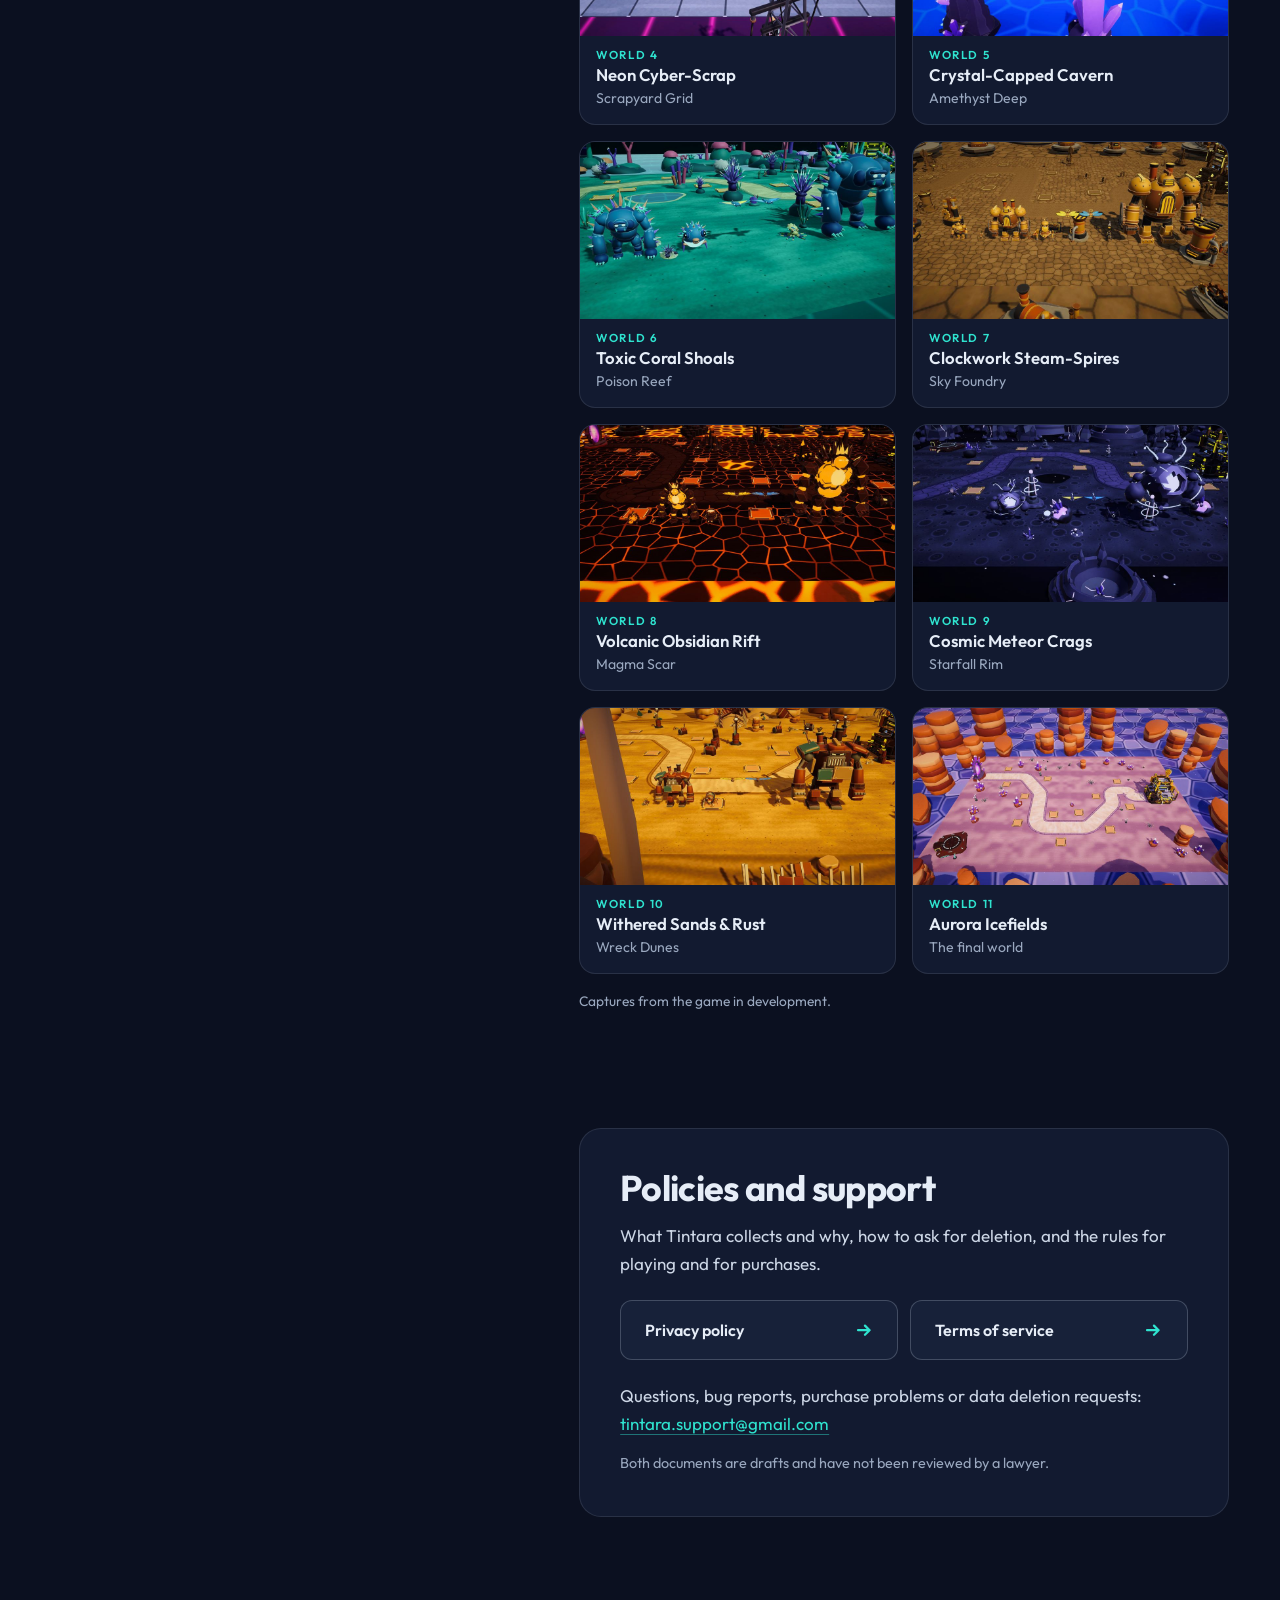
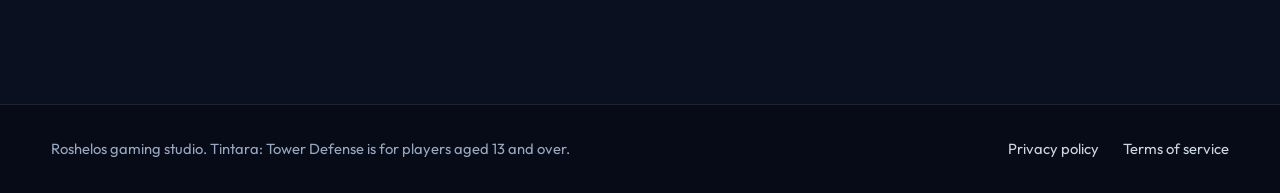
==== commit 74c6534a: "Site: terms wording (Special Weapons), game page and style updates" ====
--- a/tintara-td/index.html
+++ b/tintara-td/index.html
@@ -5,7 +5,7 @@
   <meta name="viewport" content="width=device-width, initial-scale=1">
   <meta name="theme-color" content="#0b1020">
   <title>Tintara: Tower Defense</title>
-  <meta name="description" content="Tintara: Tower Defense is a 3D tower defense game where every tower runs on Lumen, one glowing liquid from a shared glass tank. Coming to Android.">
+  <meta name="description" content="Tintara: Tower Defense is a 3D tower defense game. The Keepers turn Lumen, the living light of a world, into seven energies and fire them from towers to cure the Lumivores. Coming to Android.">
   <link rel="preload" href="../assets/fonts/Outfit.woff2" as="font" type="font/woff2" crossorigin>
   <link rel="stylesheet" href="../assets/site.css">
   <script src="../assets/site.js" defer></script>
@@ -16,6 +16,7 @@
     <a class="brand" href="../"><svg viewBox="0 0 32 32" aria-hidden="true"><circle cx="16" cy="16" r="14" fill="none" stroke="#2fe3cf" stroke-width="2.5"/><path d="M16 7c4 5 6.5 8.4 6.5 11.5a6.5 6.5 0 0 1-13 0C9.5 15.4 12 12 16 7z" fill="#2fe3cf"/></svg>Roshelos gaming studio</a>
     <nav aria-label="Site">
       <a href="./" aria-current="page">Tintara</a>
+      <a href="#story">Story</a>
       <a href="#worlds">Worlds</a>
       <a href="privacy.html">Privacy policy</a>
       <a href="terms.html">Terms of service</a>
@@ -37,31 +38,49 @@
       <section class="hero">
         <h1 class="logo"><img src="../assets/img/logo.png" width="1024" height="384" alt="Tintara: Tower Defense"></h1>
         <p class="tagline">Towers that run on Lumen</p>
-        <p class="lede">A 3D tower defense game for Android. Jelly-and-glass aliens called Siphons march on your Main Building, and every tower runs on Lumen, the glowing liquid in one shared glass tank. Watch the tank drain.</p>
+        <p class="lede">A 3D tower defense game for Android. You are a Keeper, an inventor of light. Lumivores, creatures with Lumen fever, march on your Main Building, and every tower fires energy made from Lumen, the glowing liquid in one shared glass tank. Watch the tank drain.</p>
         <div class="actions">
           <div class="coin"><span class="slot" aria-hidden="true"></span><span><strong>Coming to Android</strong><small>Not released yet. No date announced.</small></span></div>
+          <a class="btn" href="#story">The story <svg class="arr" viewBox="0 0 24 24" aria-hidden="true"><path d="M12 4v15M6 13l6 6 6-6" fill="none" stroke="currentColor" stroke-width="3" stroke-linecap="round" stroke-linejoin="round"/></svg></a>
           <a class="btn" href="#how">How it plays <svg class="arr" viewBox="0 0 24 24" aria-hidden="true"><path d="M12 4v15M6 13l6 6 6-6" fill="none" stroke="currentColor" stroke-width="3" stroke-linecap="round" stroke-linejoin="round"/></svg></a>
         </div>
+      </section>
+
+      <section class="story" id="story" aria-labelledby="story-h">
+        <h2 id="story-h">What Tintara is</h2>
+        <p>Every world glows with <strong>Lumen</strong>, the living light that runs beneath it. <strong>Vorax</strong>, a giant cosmic creature with no light of its own, is always thirsty for it. Through its portals Vorax drinks the worlds dim, and the creatures near the portals catch Lumen fever. They crave the glow and march toward the brightest Lumen they can find. These are the <strong>Lumivores</strong>.</p>
+        <p>You are one of the <strong>Keepers</strong>, inventors from Tintara, a world Vorax has already drained dim. You land a Main Building on each world, bring Lumen home from a spring with your drone, turn it into seven kinds of energy and fire it from towers. A hit breaks the fever and the Lumivore pops, cured. Beat a world's boss and its portals close, and the world glows again.</p>
+        <h3 class="road-h">The road Lumen takes</h3>
+        <ol class="road">
+          <li><strong>Spring.</strong> Lumen wells up at the edge of the map.</li>
+          <li><strong>Drone.</strong> It flies there and carries Lumen home.</li>
+          <li><strong>Tank.</strong> It pours into the glass tank on the Main Building. An empty tank means silent towers.</li>
+          <li><strong>Chambers.</strong> Seven glass chambers shape raw Lumen into seven energies: Burn, Shock, Freeze, Splash, Pierce, Acid and Pull.</li>
+          <li><strong>Pipes.</strong> A glowing pipe runs from the chambers to every tower.</li>
+          <li><strong>Towers.</strong> A tower gathers one shot of energy and fires it.</li>
+          <li><strong>Lumivores.</strong> A hit breaks the fever, and the Lumivore pops, cured.</li>
+        </ol>
+        <p>The same page is in the game: Settings, About, "How Tintara works".</p>
       </section>
 
       <section class="how" id="how" aria-labelledby="how-h">
         <h2 id="how-h">How it plays</h2>
         <ol class="steps">
           <li class="step step--wide" data-drain-from>
-            <h3>Siphons march on your Main Building</h3>
-            <p>They are translucent aliens that crave raw Lumen, and they walk the path straight toward the Main Building.</p>
-            <figure class="window"><span class="no" aria-hidden="true">1</span><img src="../assets/img/siphons.jpg" width="1400" height="788" loading="lazy" alt="Siphons, among them a crab, a toad, a moth and an armoured bear, standing on a sandy path in a canyon."><figcaption>Siphons, from a Level 1 capture.</figcaption></figure>
+            <h3>Lumivores march on your Main Building</h3>
+            <p>They crave raw Lumen, and they walk the path straight toward the Main Building.</p>
+            <figure class="window"><span class="no" aria-hidden="true">1</span><img src="../assets/img/lumivores.jpg" width="1400" height="788" loading="lazy" alt="Lumivores, among them a crab, a toad, a moth and an armoured bear, standing on a sandy path in a canyon."><figcaption>Lumivores, from a Level 1 capture.</figcaption></figure>
           </li>
           <li class="step step--side">
             <figure class="window"><span class="no" aria-hidden="true">2</span><img src="../assets/img/building.jpg" width="380" height="380" loading="lazy" alt="The Main Building: a stone and metal block with a glass tank of Lumen on top."><figcaption>The Main Building and its glass tank.</figcaption></figure>
             <div>
               <h3>One tank feeds every tower</h3>
-              <p>The Main Building holds the Lumen and converts it into the energy each gun fires. Nothing fires without it.</p>
+              <p>The Main Building holds the Lumen and converts it into the energy each tower fires. Nothing fires without it.</p>
             </div>
           </li>
           <li class="step step--wide">
             <h3>Mix energies</h3>
-            <p>Each tower has its own pipe from the Main Building and carries one energy. Mix energies to burn, freeze and shock the Siphons.</p>
+            <p>Each tower has its own pipe from the Main Building and fires one energy. Mix energies to burn, freeze and shock the Lumivores.</p>
             <figure class="window"><span class="no" aria-hidden="true">3</span><img src="../assets/img/map.jpg" width="1400" height="788" loading="lazy" alt="A Level 1 map from above: a winding sand path, build pads, and coloured pipes running from the Main Building."><figcaption>Level 1: the path, the build pads and each tower's pipe.</figcaption></figure>
           </li>
           <li class="step step--drone" data-drain-to>
@@ -74,18 +93,18 @@
 
       <section class="worlds" id="worlds" aria-labelledby="worlds-h">
         <h2 id="worlds-h">Eleven worlds</h2>
-        <p class="worlds-lede">Ten levels in each world, each with its own ground, sky and Siphons.</p>
+        <p class="worlds-lede">Ten levels in each world, each with its own ground, sky, Lumivores, World Hazard and boss. A twelfth world, the Pantry, where Vorax keeps everything it drank, is still to come.</p>
         <ul class="world-grid">
-          <li class="world world--lead"><figure><img src="../assets/img/worlds/w01.jpg" width="960" height="540" loading="lazy" alt="World 1, Red Desert: Siphons with amethyst crystals on a red sandstone canyon floor."><figcaption><span class="world-no">World 1</span><strong>Red Desert</strong><span>Chasm World</span></figcaption></figure></li>
-          <li class="world"><figure><img src="../assets/img/worlds/w02.jpg" width="960" height="540" loading="lazy" alt="World 2, Fungal Sporelands: Mossy Siphons among glowing purple and teal mushrooms in a dark marsh."><figcaption><span class="world-no">World 2</span><strong>Fungal Sporelands</strong><span>Glowing Marsh</span></figcaption></figure></li>
-          <li class="world"><figure><img src="../assets/img/worlds/w03.jpg" width="960" height="540" loading="lazy" alt="World 3, Overgrown Biosphere: Leafy green Siphons on bright jungle grass beside a brown road."><figcaption><span class="world-no">World 3</span><strong>Overgrown Biosphere</strong><span>Jungle Ruins</span></figcaption></figure></li>
-          <li class="world"><figure><img src="../assets/img/worlds/w04.jpg" width="960" height="540" loading="lazy" alt="World 4, Neon Cyber-Scrap: Pink and magenta mech Siphons on silver-blue deck plates under a neon grid."><figcaption><span class="world-no">World 4</span><strong>Neon Cyber-Scrap</strong><span>Scrapyard Grid</span></figcaption></figure></li>
-          <li class="world"><figure><img src="../assets/img/worlds/w05.jpg" width="960" height="540" loading="lazy" alt="World 5, Crystal-Capped Cavern: Dark crystal Siphons on lavender quartz beside a glowing cobalt river."><figcaption><span class="world-no">World 5</span><strong>Crystal-Capped Cavern</strong><span>Amethyst Deep</span></figcaption></figure></li>
-          <li class="world"><figure><img src="../assets/img/worlds/w06.jpg" width="960" height="540" loading="lazy" alt="World 6, Toxic Coral Shoals: Spiky teal reef Siphons on sea sand among coral."><figcaption><span class="world-no">World 6</span><strong>Toxic Coral Shoals</strong><span>Poison Reef</span></figcaption></figure></li>
-          <li class="world"><figure><img src="../assets/img/worlds/w07.jpg" width="960" height="540" loading="lazy" alt="World 7, Clockwork Steam-Spires: Brass clockwork Siphons on cobblestones."><figcaption><span class="world-no">World 7</span><strong>Clockwork Steam-Spires</strong><span>Sky Foundry</span></figcaption></figure></li>
-          <li class="world"><figure><img src="../assets/img/worlds/w08.jpg" width="960" height="540" loading="lazy" alt="World 8, Volcanic Obsidian Rift: Fiery Siphons on black basalt cracked with glowing lava."><figcaption><span class="world-no">World 8</span><strong>Volcanic Obsidian Rift</strong><span>Magma Scar</span></figcaption></figure></li>
-          <li class="world"><figure><img src="../assets/img/worlds/w09.jpg" width="960" height="540" loading="lazy" alt="World 9, Cosmic Meteor Crags: Silver orb Siphons on dark violet regolith."><figcaption><span class="world-no">World 9</span><strong>Cosmic Meteor Crags</strong><span>Starfall Rim</span></figcaption></figure></li>
-          <li class="world"><figure><img src="../assets/img/worlds/w10.jpg" width="960" height="540" loading="lazy" alt="World 10, Withered Sands & Rust: Rusted machine Siphons on golden dunes."><figcaption><span class="world-no">World 10</span><strong>Withered Sands &amp; Rust</strong><span>Wreck Dunes</span></figcaption></figure></li>
+          <li class="world world--lead"><figure><img src="../assets/img/worlds/w01.jpg" width="960" height="540" loading="lazy" alt="World 1, Red Desert: Lumivores with amethyst crystals on a red sandstone canyon floor."><figcaption><span class="world-no">World 1</span><strong>Red Desert</strong><span>Chasm World</span></figcaption></figure></li>
+          <li class="world"><figure><img src="../assets/img/worlds/w02.jpg" width="960" height="540" loading="lazy" alt="World 2, Fungal Sporelands: Mossy Lumivores among glowing purple and teal mushrooms in a dark marsh."><figcaption><span class="world-no">World 2</span><strong>Fungal Sporelands</strong><span>Glowing Marsh</span></figcaption></figure></li>
+          <li class="world"><figure><img src="../assets/img/worlds/w03.jpg" width="960" height="540" loading="lazy" alt="World 3, Overgrown Biosphere: Leafy green Lumivores on bright jungle grass beside a brown road."><figcaption><span class="world-no">World 3</span><strong>Overgrown Biosphere</strong><span>Jungle Ruins</span></figcaption></figure></li>
+          <li class="world"><figure><img src="../assets/img/worlds/w04.jpg" width="960" height="540" loading="lazy" alt="World 4, Neon Cyber-Scrap: Pink and magenta mech Lumivores on silver-blue deck plates under a neon grid."><figcaption><span class="world-no">World 4</span><strong>Neon Cyber-Scrap</strong><span>Scrapyard Grid</span></figcaption></figure></li>
+          <li class="world"><figure><img src="../assets/img/worlds/w05.jpg" width="960" height="540" loading="lazy" alt="World 5, Crystal-Capped Cavern: Dark crystal Lumivores on lavender quartz beside a glowing cobalt river."><figcaption><span class="world-no">World 5</span><strong>Crystal-Capped Cavern</strong><span>Amethyst Deep</span></figcaption></figure></li>
+          <li class="world"><figure><img src="../assets/img/worlds/w06.jpg" width="960" height="540" loading="lazy" alt="World 6, Toxic Coral Shoals: Spiky teal reef Lumivores on sea sand among coral."><figcaption><span class="world-no">World 6</span><strong>Toxic Coral Shoals</strong><span>Poison Reef</span></figcaption></figure></li>
+          <li class="world"><figure><img src="../assets/img/worlds/w07.jpg" width="960" height="540" loading="lazy" alt="World 7, Clockwork Steam-Spires: Brass clockwork Lumivores on cobblestones."><figcaption><span class="world-no">World 7</span><strong>Clockwork Steam-Spires</strong><span>Sky Foundry</span></figcaption></figure></li>
+          <li class="world"><figure><img src="../assets/img/worlds/w08.jpg" width="960" height="540" loading="lazy" alt="World 8, Volcanic Obsidian Rift: Fiery Lumivores on black basalt cracked with glowing lava."><figcaption><span class="world-no">World 8</span><strong>Volcanic Obsidian Rift</strong><span>Magma Scar</span></figcaption></figure></li>
+          <li class="world"><figure><img src="../assets/img/worlds/w09.jpg" width="960" height="540" loading="lazy" alt="World 9, Cosmic Meteor Crags: Silver orb Lumivores on dark violet regolith."><figcaption><span class="world-no">World 9</span><strong>Cosmic Meteor Crags</strong><span>Starfall Rim</span></figcaption></figure></li>
+          <li class="world"><figure><img src="../assets/img/worlds/w10.jpg" width="960" height="540" loading="lazy" alt="World 10, Withered Sands & Rust: Rusted machine Lumivores on golden dunes."><figcaption><span class="world-no">World 10</span><strong>Withered Sands &amp; Rust</strong><span>Wreck Dunes</span></figcaption></figure></li>
           <li class="world"><figure><img src="../assets/img/worlds/w11.jpg" width="960" height="540" loading="lazy" alt="World 11, Aurora Icefields: A winding pale road across a pink plain ringed by orange rock pillars."><figcaption><span class="world-no">World 11</span><strong>Aurora Icefields</strong><span>The final world</span></figcaption></figure></li>
         </ul>
         <p class="worlds-note">Captures from the game in development.</p>
--- a/assets/site.css
+++ b/assets/site.css
@@ -161,6 +161,14 @@
 }
 .btn:hover { background: var(--lumen-hi); color: var(--on-lumen); box-shadow: 0 0 24px rgba(47, 227, 207, 0.35); }
 .btn:active { transform: translateY(1px); }
+
+/* ── the story (game page) ───────────────────────────────── */
+.story h2 { font-size: clamp(1.9rem, 3.2vw, 2.7rem); margin-bottom: 18px; }
+.story p { max-width: 38rem; margin: 0 0 16px; }
+.story strong { color: var(--text); }
+.road-h { font-size: clamp(1.25rem, 2vw, 1.5rem); margin: 28px 0 14px; }
+.road { margin: 0 0 24px; padding: 0 0 0 1.4em; display: grid; gap: 10px; max-width: 38rem; }
+.road li::marker { color: var(--lumen); font-weight: 700; }
 
 /* ── how it plays ────────────────────────────────────────── */
 .how h2 { font-size: clamp(1.9rem, 3.2vw, 2.7rem); margin-bottom: 36px; }
